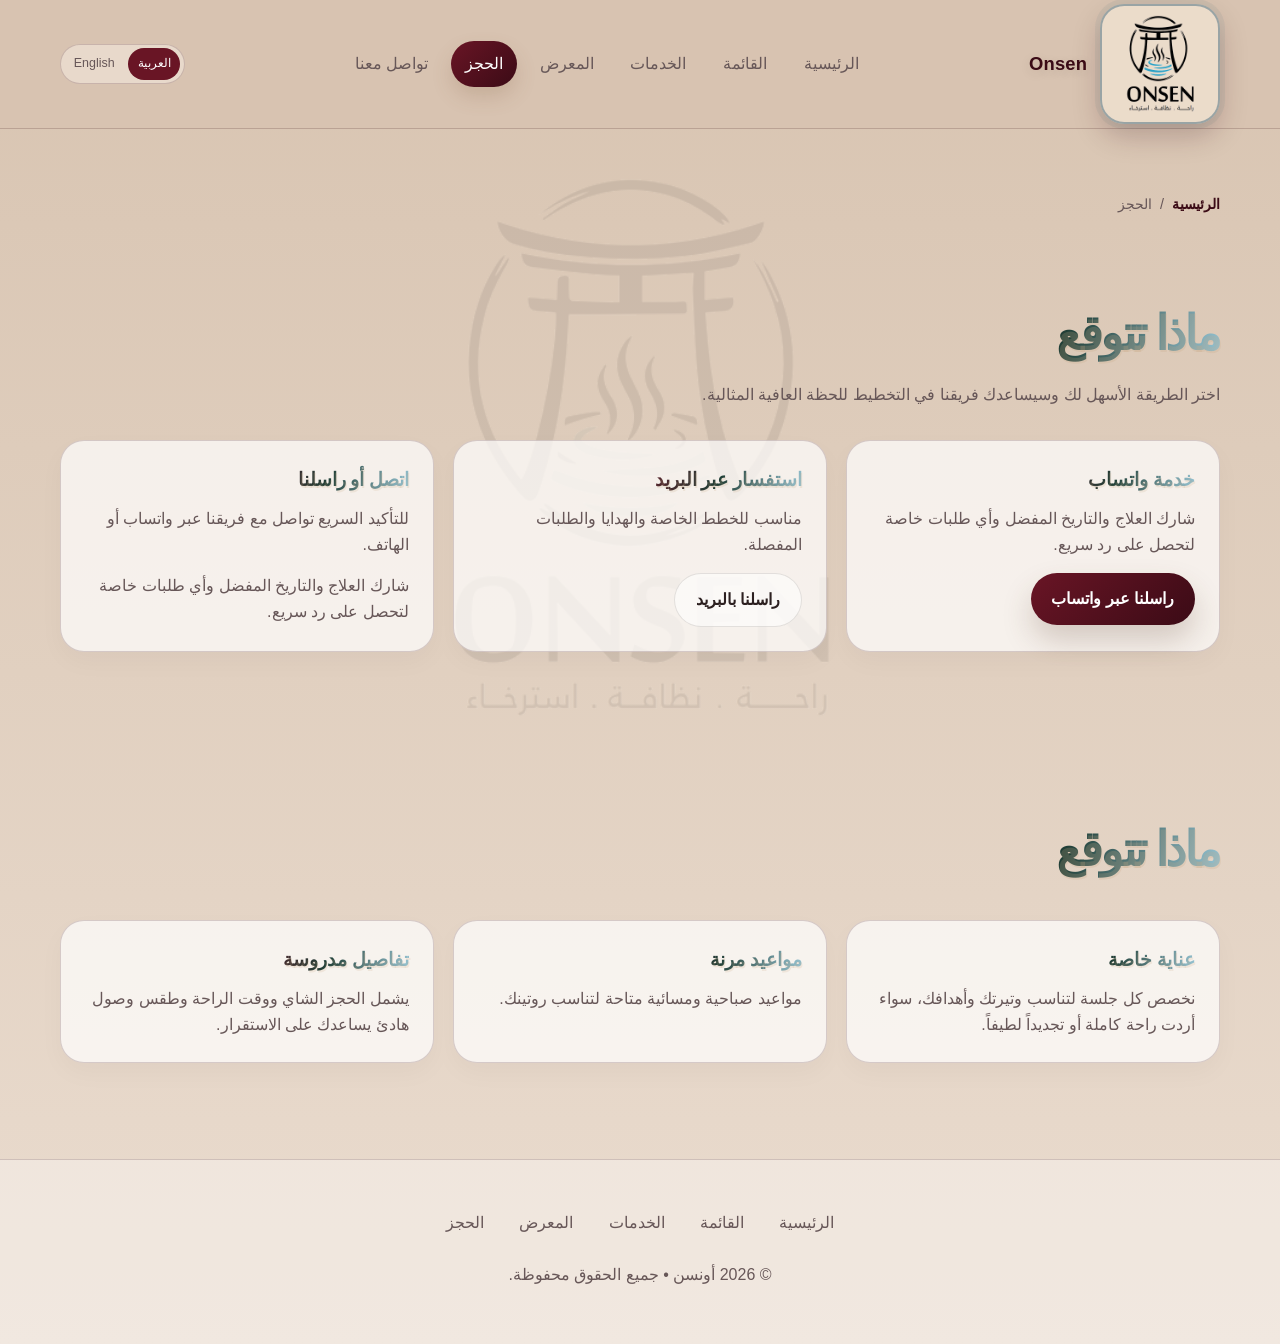
==== booking.html @ 6db49e93 "Improve search engine discoverability Co-authored-by: Copilot App <223556219+Copilot@users.noreply.g" ====
<!doctype html>
<html lang="ar" dir="rtl">
<head>
  <meta charset="utf-8">
  <meta name="viewport" content="width=device-width,initial-scale=1">
  <meta http-equiv="Content-Security-Policy" content="default-src 'self'; base-uri 'self'; object-src 'none'; frame-ancestors 'none'; form-action 'self' https://wa.me mailto:; img-src 'self' data: https:; media-src 'self'; script-src 'self'; style-src 'self' 'unsafe-inline' https://fonts.googleapis.com; font-src 'self' https://fonts.gstatic.com; connect-src 'self';">
  <meta name="referrer" content="strict-origin-when-cross-origin">
  <meta http-equiv="Permissions-Policy" content="camera=(), microphone=(), geolocation=()">
  <title>حجز جلسة أونسن | واتساب وبريد إلكتروني</title>
  <meta name="description" content="احجز جلسة المساج أو الحمام المغربي وحمام إسترخائي في أونسن بسهولة عبر واتساب أو البريد الإلكتروني.">
  <meta name="keywords" content="حجز أونسن, حجز مساج, حجز سبا ياباني, واتساب أونسن">
  <meta name="author" content="Onsen Spa & Wellness">
  <meta name="robots" content="index, follow">
  <meta name="theme-color" content="#f7f3ef">
  <meta property="og:title" content="حجز جلسة أونسن">
  <meta property="og:description" content="احجز تجربتك في أونسن عبر واتساب أو البريد الإلكتروني.">
  <meta property="og:type" content="website">
  <meta property="og:url" content="https://onsen0ksa-cloud.github.io/Onsen/booking.html">
  <meta property="og:image" content="https://onsen0ksa-cloud.github.io/Onsen/assets/hero-onsen.jpeg">
  <link rel="canonical" href="https://onsen0ksa-cloud.github.io/Onsen/booking.html">
  <link rel="stylesheet" href="styles.css">
</head>
<body data-page="booking">
  <header class="site-header">
    <div class="container nav-row">
      <a href="index.html" class="brand" aria-label="Onsen home">
        <img src="logo-modern.png?v=3" alt="Onsen logo">
        <span>Onsen</span>
      </a>
      <nav class="site-nav" aria-label="Main navigation">
        <a href="index.html">الرئيسية</a>
        <a href="menu.html">القائمة</a>
        <a href="services.html">الخدمات</a>
        <a href="index.html#gallery">المعرض</a>
        <a href="booking.html" class="active">الحجز</a>
        <a href="index.html#contact">تواصل معنا</a>
      </nav>
      <div class="language-switcher" aria-label="اختيار اللغة">
        <button type="button" data-language="ar" class="active">العربية</button>
        <button type="button" data-language="en">English</button>
      </div>
    </div>
  </header>

  <main class="container page-intro">
    <nav class="breadcrumbs" aria-label="مسار التنقل">
      <a href="index.html">الرئيسية</a><span aria-hidden="true">/</span><span>الحجز</span>
    </nav>
    <section class="section reveal">
      <div class="section-header">
        <h2>احجز تجربتك</h2>
        <p>اختر الطريقة الأسهل لك وسيساعدك فريقنا في التخطيط للحظة العافية المثالية.</p>
      </div>

      <div class="booking-grid">
        <article class="booking-card">
          <h3>خدمة واتساب</h3>
          <p>شارك العلاج والتاريخ المفضل وأي طلبات خاصة لتحصل على رد سريع.</p>
          <a class="btn primary" id="book-whatsapp" style="margin-top:1rem;">راسلنا عبر واتساب</a>
        </article>

        <article class="booking-card">
          <h3>استفسار عبر البريد</h3>
          <p>مناسب للخطط الخاصة والهدايا والطلبات المفصلة.</p>
          <a class="btn" id="book-email" style="margin-top:1rem;">راسلنا بالبريد</a>
        </article>

        <article class="booking-card">
          <h3>اتصل أو راسلنا</h3>
          <p>للتأكيد السريع تواصل مع فريقنا عبر واتساب أو الهاتف.</p>
          <p style="margin-top:1rem;"><a href="https://wa.me/966543688231" id="wa-link">@onsen0.ksa</a></p>
        </article>
      </div>
    </section>

    <section class="section reveal">
      <div class="section-header">
        <h2>ماذا تتوقع</h2>
      </div>
      <div class="service-grid">
        <div class="info-card">
          <h3>عناية خاصة</h3>
          <p>نخصص كل جلسة لتناسب وتيرتك وأهدافك، سواء أردت راحة كاملة أو تجديداً لطيفاً.</p>
        </div>
        <div class="info-card">
          <h3>مواعيد مرنة</h3>
          <p>مواعيد صباحية ومسائية متاحة لتناسب روتينك.</p>
        </div>
        <div class="info-card">
          <h3>تفاصيل مدروسة</h3>
          <p>يشمل الحجز الشاي ووقت الراحة وطقس وصول هادئ يساعدك على الاستقرار.</p>
        </div>
      </div>
    </section>
  </main>

  <footer class="footer">
    <nav class="footer-nav" aria-label="Footer navigation">
      <a href="index.html">الرئيسية</a>
      <a href="services.html">الخدمات</a>
      <a href="index.html#gallery">المعرض</a>
      <a href="booking.html">الحجز</a>
      <a href="index.html#contact">تواصل معنا</a>
    </nav>
    <p>&copy; <span id="year"></span> أونسن • جميع الحقوق محفوظة.</p>
  </footer>

  <script src="script.js"></script>
</body>
</html>
---- styles.css ----
@import url("https://fonts.googleapis.com/css2?family=Amiri:wght@400;700&family=Noto+Naskh+Arabic:wght@400;600;700&display=swap");

:root {
  --primary: #691525;
  --primary-deep: #3b0b16;
  --accent: #416b59;
  --logo-blue: #5d8295;
  --forest: #203f37;
  --sky: #9ac8d8;
  --accent-soft: #dfe8e1;
  --gold: #c9a982;
  --sand: #d8c4b1;
  --paper: #eadccf;
  --ink: #2c2020;
  --muted: #675758;
  --line: rgba(59, 11, 22, 0.18);
  --shadow: 0 18px 50px rgba(53, 13, 22, 0.14);
}

* { box-sizing: border-box; }
html { scroll-behavior: smooth; }
body {
  position: relative;
  isolation: isolate;
  margin: 0;
  font-family: "Noto Naskh Arabic", Tahoma, sans-serif;
  line-height: 1.6;
  color: var(--ink);
  background: linear-gradient(180deg, #d8c4b1 0%, #eadccf 100%);
}
body::before {
  position: fixed;
  inset: 0;
  z-index: 0;
  content: "";
  background: url("logo-modern.png") center / min(620px, 62vw) auto no-repeat;
  filter: sepia(0.45) saturate(0.55);
  opacity: 0.07;
  pointer-events: none;
}
body > * {
  position: relative;
  z-index: 1;
}
img { display: block; max-width: 100%; }
a { color: inherit; text-decoration: none; }
button, input, textarea { font: inherit; }

.container {
  width: min(1160px, calc(100% - 2rem));
  margin: 0 auto;
}

.breadcrumbs {
  display: flex;
  gap: 0.5rem;
  padding-top: 1rem;
  color: var(--muted);
  font-size: 0.9rem;
}

.breadcrumbs a,
.text-link {
  color: var(--primary-deep);
  font-weight: 700;
}

.site-header {
  position: sticky;
  top: 0;
  z-index: 20;
  backdrop-filter: blur(16px);
  background: rgba(216, 196, 177, 0.97);
  border-bottom: 1px solid var(--line);
}

.nav-row {
  display: flex;
  align-items: center;
  justify-content: space-between;
  gap: 1rem;
  min-height: 80px;
  padding: 0.25rem 0;
}

.language-switcher {
  display: inline-flex;
  gap: 0.25rem;
  padding: 0.2rem;
  border: 1px solid var(--line);
  border-radius: 999px;
  background: rgba(234, 220, 207, 0.9);
}

.language-switcher button {
  border: 0;
  border-radius: 999px;
  background: transparent;
  color: var(--muted);
  cursor: pointer;
  padding: 0.35rem 0.6rem;
  font-size: 0.78rem;
}

.language-switcher button.active {
  background: var(--primary);
  color: #fff;
}

.brand {
  display: inline-flex;
  align-items: center;
  gap: 0.8rem;
  color: var(--primary-deep);
  font-family: "Noto Naskh Arabic", "Segoe UI", sans-serif;
  font-size: 1.15rem;
  font-weight: 700;
  letter-spacing: 0.01em;
}

.brand img {
  width: 120px;
  height: 120px;
  padding: 0.2rem;
  border: 2px solid rgba(93, 130, 149, 0.62);
  border-radius: 24px;
  object-fit: contain;
  box-shadow: 0 12px 28px rgba(59, 11, 22, 0.22), 0 0 0 5px rgba(93, 130, 149, 0.1);
  background: rgba(234, 220, 207, 0.78);
  filter: sepia(0.12) saturate(0.92);
  transition: transform 0.2s ease, box-shadow 0.2s ease;
}

.brand span {
  color: var(--primary-deep);
  text-shadow: 0 3px 12px rgba(59, 11, 22, 0.12);
}

.brand:hover img {
  transform: translateY(-2px) rotate(-2deg);
  box-shadow: 0 16px 32px rgba(59, 11, 22, 0.28), 0 0 0 6px rgba(93, 130, 149, 0.14);
}

.site-nav {
  display: flex;
  justify-content: center;
  gap: 0.5rem;
  flex-wrap: wrap;
}

.site-nav a,
.footer-nav a {
  color: var(--muted);
  padding: 0.65rem 0.9rem;
  border-radius: 999px;
  transition: 0.2s ease;
}

.site-nav a:hover,
.footer-nav a:hover {
  background: rgba(125, 87, 58, 0.08);
  color: var(--ink);
}

.site-nav a.active {
  background: linear-gradient(135deg, var(--primary), var(--primary-deep));
  color: #fff;
  box-shadow: 0 10px 20px rgba(125, 87, 58, 0.2);
}

.menu-page-link {
  display: inline-flex;
  align-items: center;
  gap: 0.45rem;
  padding: 0.65rem 1rem;
  border-radius: 999px;
  background: var(--primary);
  color: #fff;
  font-weight: 700;
}

.menu-page-link:hover {
  background: var(--primary-deep);
}

.hero {
  position: relative;
  overflow: hidden;
  background:
    radial-gradient(circle at top left, rgba(47, 167, 199, 0.2), transparent 32%),
    radial-gradient(circle at bottom right, rgba(227, 195, 158, 0.35), transparent 28%),
    linear-gradient(135deg, rgba(125, 87, 58, 0.1), rgba(227, 195, 158, 0.16));
}

.hero-inner {
  width: min(1160px, calc(100% - 2rem));
  margin: 0 auto;
  padding: 4rem 0 4.5rem;
}

.hero-grid {
  display: grid;
  grid-template-columns: 1.1fr 0.9fr;
  align-items: center;
  gap: 2rem;
}

.eyebrow {
  display: inline-block;
  margin-bottom: 1rem;
  padding: 0.5rem 0.8rem;
  border-radius: 999px;
  background: rgba(255, 255, 255, 0.7);
  border: 1px solid var(--line);
  color: var(--primary-deep);
  font-size: 0.78rem;
  font-weight: 700;
  letter-spacing: 0.06em;
  text-transform: uppercase;
}

.hero-copy h1 {
  font-family: "Amiri", "Noto Naskh Arabic", Georgia, serif;
  font-weight: 700;
  margin: 0;
  font-size: clamp(2.15rem, 5vw, 4.2rem);
  line-height: 1.2;
  letter-spacing: -0.025em;
  white-space: nowrap;
  overflow: visible;
  background: linear-gradient(110deg, var(--primary-deep) 0%, var(--primary) 45%, var(--forest) 74%, var(--sky) 100%);
  -webkit-background-clip: text;
  background-clip: text;
  color: transparent;
  text-shadow: 2px 3px 0 rgba(201, 169, 130, 0.32), 0 10px 28px rgba(59, 11, 22, 0.12);
}

.hero-signature {
  flex-basis: 100%;
  margin: 0 0 0.2rem;
  font-family: "Amiri", "Noto Naskh Arabic", Georgia, serif;
  color: var(--forest);
  font-size: 1.25rem;
  font-weight: 700;
  letter-spacing: 0.01em;
}

.tagline {
  margin: 1.2rem 0 0;
  max-width: 46rem;
  font-size: 1.1rem;
  color: var(--muted);
}

.cta-row {
  display: flex;
  flex-wrap: wrap;
  align-items: center;
  gap: 0.85rem;
  margin-top: 2rem;
}

.btn {
  display: inline-flex;
  align-items: center;
  justify-content: center;
  min-height: 48px;
  padding: 0.8rem 1.3rem;
  border-radius: 999px;
  border: 1px solid rgba(44, 36, 31, 0.12);
  background: rgba(255, 255, 255, 0.55);
  color: var(--ink);
  font-weight: 600;
  transition: transform 0.2s ease, box-shadow 0.2s ease;
}

.btn:hover {
  transform: translateY(-1px);
  box-shadow: 0 12px 26px rgba(44, 36, 31, 0.08);
}

.btn.primary {
  background: linear-gradient(135deg, var(--primary), var(--primary-deep));
  border: none;
  color: #fff;
  box-shadow: 0 16px 30px rgba(92, 61, 42, 0.22);
}

.hero-card {
  position: relative;
  grid-column: auto;
  background: transparent;
  border: 0;
  border-radius: 0;
  padding: 0;
  box-shadow: none;
}

.hero-photo {
  width: 100%;
  max-width: 640px;
  margin-inline: auto;
  height: auto;
  min-height: 0;
  object-fit: contain;
  border-radius: 24px;
  box-shadow: 0 18px 42px rgba(59, 11, 22, 0.16);
}

.minor-card {
  position: absolute;
  right: 1.25rem;
  bottom: 1.25rem;
  max-width: 210px;
  background: rgba(255, 250, 245, 0.92);
  border: 1px solid var(--line);
  border-radius: 18px;
  padding: 0.9rem 1rem;
  box-shadow: 0 14px 28px rgba(25, 17, 12, 0.12);
}

.minor-card strong {
  display: block;
  font-size: 1.2rem;
  color: var(--primary-deep);
}

.section {
  padding: 5rem 0;
}

.section-header {
  max-width: 620px;
  margin-bottom: 2rem;
}

.section-header h2 {
  margin: 0 0 0.6rem;
  font-size: clamp(2rem, 4vw, 3rem);
  letter-spacing: -0.05em;
  font-family: "Amiri", "Noto Naskh Arabic", Georgia, serif;
  background: linear-gradient(110deg, var(--primary-deep) 0%, var(--primary) 45%, var(--forest) 74%, var(--sky) 100%);
  -webkit-background-clip: text;
  background-clip: text;
  color: transparent;
  text-shadow: 1px 2px 0 rgba(201, 169, 130, 0.22);
}

.section h3 {
  font-family: "Amiri", "Noto Naskh Arabic", Georgia, serif;
  background: linear-gradient(110deg, var(--primary-deep) 0%, var(--primary) 45%, var(--forest) 74%, var(--sky) 100%);
  -webkit-background-clip: text;
  background-clip: text;
  color: transparent;
  text-shadow: 1px 2px 0 rgba(201, 169, 130, 0.18);
}

.section-header p {
  margin: 0;
  color: var(--muted);
}

.feature-grid {
  display: grid;
  grid-template-columns: repeat(3, minmax(0, 1fr));
  gap: 1.25rem;
}

.feature-card,
.service-card,
.booking-card,
.info-card {
  background: rgba(255, 255, 255, 0.7);
  border: 1px solid var(--line);
  border-radius: 24px;
  box-shadow: 0 10px 26px rgba(0, 0, 0, 0.03);
}

.feature-card {
  padding: 1.5rem;
}

.icon-badge {
  display: inline-flex;
  align-items: center;
  justify-content: center;
  width: 52px;
  height: 52px;
  margin-bottom: 1rem;
  border-radius: 16px;
  font-size: 1.5rem;
  background: linear-gradient(135deg, rgba(47, 167, 199, 0.15), rgba(227, 195, 158, 0.25));
}

.feature-card h3,
.service-card h3,
.booking-card h3,
.info-card h3 {
  margin: 0 0 0.7rem;
}

.feature-card p,
.service-card p,
.booking-card p,
.info-card p,
.muted {
  margin: 0;
  color: var(--muted);
}

.stats {
  display: grid;
  grid-template-columns: repeat(4, minmax(0, 1fr));
  gap: 1rem;
  margin-top: 2rem;
}

.stat {
  padding: 1.2rem;
  border-radius: 20px;
  background: linear-gradient(180deg, rgba(255, 255, 255, 0.9), rgba(255, 250, 245, 0.8));
  border: 1px solid var(--line);
}

.stat strong {
  display: block;
  font-size: clamp(1.6rem, 3vw, 2.3rem);
  color: var(--primary-deep);
}

.full-bleed {
  padding: 0;
}

.full-bleed-grid {
  display: grid;
  grid-template-columns: 1.1fr 0.9fr;
  gap: 0.8rem;
  align-items: stretch;
}

.full-bleed-image img {
  width: 100%;
  height: 100%;
  min-height: 300px;
  object-fit: cover;
  display: block;
}

.callout {
  display: flex;
  flex-direction: column;
  justify-content: center;
  padding: 2rem;
  background: linear-gradient(135deg, rgba(125, 87, 58, 0.05), rgba(47, 167, 199, 0.08));
  border: 1px solid var(--line);
  border-radius: 28px;
}

.callout h3 {
  margin: 0 0 1rem;
  font-size: clamp(1.8rem, 3vw, 2.6rem);
  letter-spacing: -0.04em;
}

.gallery-grid {
  display: grid;
  grid-template-columns: repeat(5, minmax(0, 1fr));
  gap: 0.65rem;
  margin-bottom: 2.5rem;
}

.gallery-subtitle {
  margin: 2rem 0 1rem;
  font-size: 1.2rem;
}

.gallery-item {
  grid-column: auto;
  min-height: 150px;
  overflow: hidden;
  border-radius: 16px;
  border: 1px solid rgba(65, 107, 89, 0.22);
  background: rgba(247, 243, 239, 0.6);
  box-shadow: 0 16px 36px rgba(59, 11, 22, 0.12);
  transition: transform 0.35s ease, box-shadow 0.35s ease;
}

.gallery-item:hover {
  transform: translateY(-5px);
  box-shadow: 0 22px 42px rgba(59, 11, 22, 0.18);
}

.gallery-item img {
  width: 100%;
  height: 100%;
  min-height: 150px;
  object-fit: cover;
  filter: saturate(0.78) contrast(0.9) brightness(0.96);
  cursor: pointer;
  transition: transform 0.45s ease, filter 0.45s ease;
}

.gallery-item:hover img {
  transform: scale(1.04);
  filter: saturate(0.9) contrast(0.96) brightness(1);
}

.gallery-lightbox[hidden] { display: none; }

.gallery-lightbox {
  position: fixed;
  inset: 0;
  z-index: 100;
  display: grid;
  grid-template-columns: minmax(44px, 8vw) minmax(0, 1fr) minmax(44px, 8vw);
  align-items: center;
  justify-items: center;
  padding: 2rem;
  background: rgba(31, 11, 17, 0.9);
  backdrop-filter: blur(12px);
}

.gallery-lightbox figure {
  display: grid;
  justify-items: center;
  gap: 0.8rem;
  width: min(100%, 1080px);
  max-height: calc(100vh - 4rem);
  margin: 0;
}

.lightbox-image {
  width: auto;
  max-width: 100%;
  height: auto;
  max-height: calc(100vh - 8rem);
  object-fit: contain;
  border: 1px solid rgba(255, 255, 255, 0.28);
  border-radius: 16px;
  box-shadow: 0 24px 80px rgba(0, 0, 0, 0.35);
}

.lightbox-caption {
  max-width: 90%;
  color: #fff;
  text-align: center;
  font-size: 0.95rem;
}

.lightbox-close,
.lightbox-control {
  border: 0;
  color: #fff;
  cursor: pointer;
  background: rgba(255, 255, 255, 0.14);
  transition: background 0.2s ease, transform 0.2s ease;
}

.lightbox-close:hover,
.lightbox-control:hover {
  background: var(--primary);
  transform: scale(1.06);
}

.lightbox-close {
  position: absolute;
  top: 1rem;
  right: 1.25rem;
  width: 44px;
  height: 44px;
  border-radius: 50%;
  font-size: 2rem;
  line-height: 1;
}

.lightbox-control {
  width: 48px;
  height: 64px;
  border-radius: 16px;
  font-size: 3rem;
  line-height: 1;
}

.lightbox-prev { grid-column: 1; grid-row: 1; }
.lightbox-next { grid-column: 3; grid-row: 1; }

body.lightbox-open { overflow: hidden; }

.reviews-panel {
  display: grid;
  grid-template-columns: 0.75fr 1.25fr;
  gap: 2rem;
  align-items: center;
  padding: 2rem;
  border: 1px solid rgba(65, 107, 89, 0.24);
  border-radius: 28px;
  background: linear-gradient(135deg, rgba(105, 21, 37, 0.08), rgba(154, 200, 216, 0.18));
}

.review-stars {
  display: block;
  color: #c8943d;
  font-size: 1.6rem;
  letter-spacing: 0.12em;
}

.review-rating {
  display: block;
  margin-top: 0.35rem;
  color: var(--primary-deep);
  font-size: 2rem;
}

.review-copy p { max-width: 48rem; margin: 0 0 1rem; color: var(--muted); }

.testimonial-grid {
  display: grid;
  grid-template-columns: repeat(3, minmax(0, 1fr));
  gap: 1rem;
}

.google-review-link {
  display: inline-flex;
  align-items: center;
  gap: 0.35rem;
  margin: 0 0 1.2rem;
  padding: 0.65rem 1rem;
  border: 1px solid rgba(65, 107, 89, 0.25);
  border-radius: 999px;
  color: var(--primary-deep);
  background: rgba(255, 255, 255, 0.65);
  font-weight: 700;
  text-decoration: none;
  transition: transform 0.2s ease, box-shadow 0.2s ease;
}

.google-review-link:hover {
  transform: translateY(-2px);
  box-shadow: 0 8px 18px rgba(32, 63, 55, 0.12);
}

.testimonial {
  display: grid;
  gap: 0.25rem;
  padding: 1rem;
  border: 1px solid rgba(65, 107, 89, 0.2);
  border-radius: 20px;
  background: rgba(255, 255, 255, 0.52);
  box-shadow: 0 12px 28px rgba(32, 63, 55, 0.08);
}

.testimonial blockquote {
  margin: 0.25rem 0 0;
  color: var(--ink);
  font-size: 1.02rem;
}

.testimonial cite { color: var(--muted); font-size: 0.9rem; font-style: normal; }

.music-box {
  display: grid;
  grid-template-columns: 1.2fr 0.8fr;
  gap: 1.2rem;
  align-items: center;
  background: rgba(255, 255, 255, 0.75);
  border: 1px solid var(--line);
  border-radius: 26px;
  padding: 1.3rem;
}

.music-box audio {
  display: none;
}

#ambient-audio { display: none; }

.music-actions {
  display: flex;
  flex-direction: column;
  gap: 0.8rem;
}

.contact-grid {
  display: grid;
  grid-template-columns: repeat(3, minmax(0, 1fr));
  gap: 1rem;
}

.info-card {
  padding: 1.5rem;
}

.seo-grid {
  display: grid;
  grid-template-columns: repeat(3, minmax(0, 1fr));
  gap: 1rem;
}

.seo-grid .info-card {
  display: flex;
  flex-direction: column;
  gap: 0.7rem;
}

.case-study {
  padding: 2rem;
  border: 1px solid var(--line);
  border-radius: 28px;
  background: linear-gradient(135deg, rgba(125, 87, 58, 0.1), rgba(227, 195, 158, 0.22));
}

.case-study h3 {
  margin: 0.6rem 0;
  font-size: clamp(1.6rem, 3vw, 2.4rem);
}

.case-study p {
  max-width: 720px;
  color: var(--muted);
}

.faq-list {
  display: grid;
  gap: 0.8rem;
}

.faq-list details {
  padding: 1rem 1.2rem;
  border: 1px solid var(--line);
  border-radius: 16px;
  background: rgba(255, 255, 255, 0.55);
}

.faq-list summary {
  cursor: pointer;
  font-weight: 700;
}

.faq-list p {
  margin: 0.8rem 0 0;
  color: var(--muted);
}

ul.check-list {
  margin: 0.8rem 0 0;
  padding-left: 1.2rem;
  color: var(--muted);
}

ul.check-list li + li { margin-top: 0.4rem; }

.footer {
  padding: 2.5rem 0;
  text-align: center;
  color: var(--muted);
  background: rgba(255, 255, 255, 0.35);
  border-top: 1px solid var(--line);
}

.footer-nav {
  display: flex;
  justify-content: center;
  flex-wrap: wrap;
  gap: 0.4rem;
  margin-bottom: 0.8rem;
}

.page-intro {
  padding: 3rem 0 1rem;
}

.service-grid,
.booking-grid {
  display: grid;
  grid-template-columns: repeat(3, minmax(0, 1fr));
  gap: 1.2rem;
}

.service-card,
.booking-card {
  padding: 1.5rem;
}

.price {
  margin: 0.7rem 0;
  font-size: 1.2rem;
  font-weight: 700;
  color: var(--primary-deep);
}

.tag-line {
  color: var(--muted);
  font-style: italic;
}

.booking-actions {
  display: grid;
  gap: 1rem;
  margin-top: 1rem;
}

.reveal {
  opacity: 0;
  transform: translateY(18px);
  transition: opacity 0.5s ease, transform 0.5s ease;
}

.reveal.is-visible {
  opacity: 1;
  transform: translateY(0);
}

@media (max-width: 920px) {
  .hero-grid,
  .full-bleed-grid,
  .music-box,
  .feature-grid,
  .stats,
  .service-grid,
  .booking-grid,
  .contact-grid {
    grid-template-columns: 1fr;
  }

  .nav-row {
    flex-direction: column;
    align-items: flex-start;
  }

  .site-nav { justify-content: flex-start; }
  .gallery-grid { grid-template-columns: repeat(3, minmax(0, 1fr)); }
  .seo-grid { grid-template-columns: 1fr; }

  .gallery-lightbox {
    grid-template-columns: 48px minmax(0, 1fr) 48px;
    padding: 1rem;
  }

  .reviews-panel,
  .testimonial-grid { grid-template-columns: 1fr; }
}

@media (max-width: 560px) {
  .brand img { width: 96px; height: 96px; }
  .nav-row { min-height: 70px; }
  .site-nav { width: 100%; gap: 0.25rem; }
  .site-nav a { padding: 0.5rem 0.65rem; font-size: 0.9rem; }
  .hero-copy h1 { font-size: 2rem; white-space: normal; }
  .hero-copy { min-width: 0; }
  .gallery-grid { grid-template-columns: repeat(2, minmax(0, 1fr)); gap: 0.5rem; }
  .gallery-item,
  .gallery-item img { min-height: 105px; }
  .hero-inner { padding-top: 3rem; }
  .cta-row { flex-direction: column; align-items: stretch; }
  .btn { width: 100%; }
  .section { padding: 4rem 0; }
  .container,
  .hero-inner { width: min(100% - 1.25rem, 1160px); }
  .hero-photo { border-radius: 18px; }
  .minor-card { right: 0.75rem; bottom: 0.75rem; max-width: 180px; }
  .lightbox-control { width: 40px; height: 56px; font-size: 2.4rem; }
}
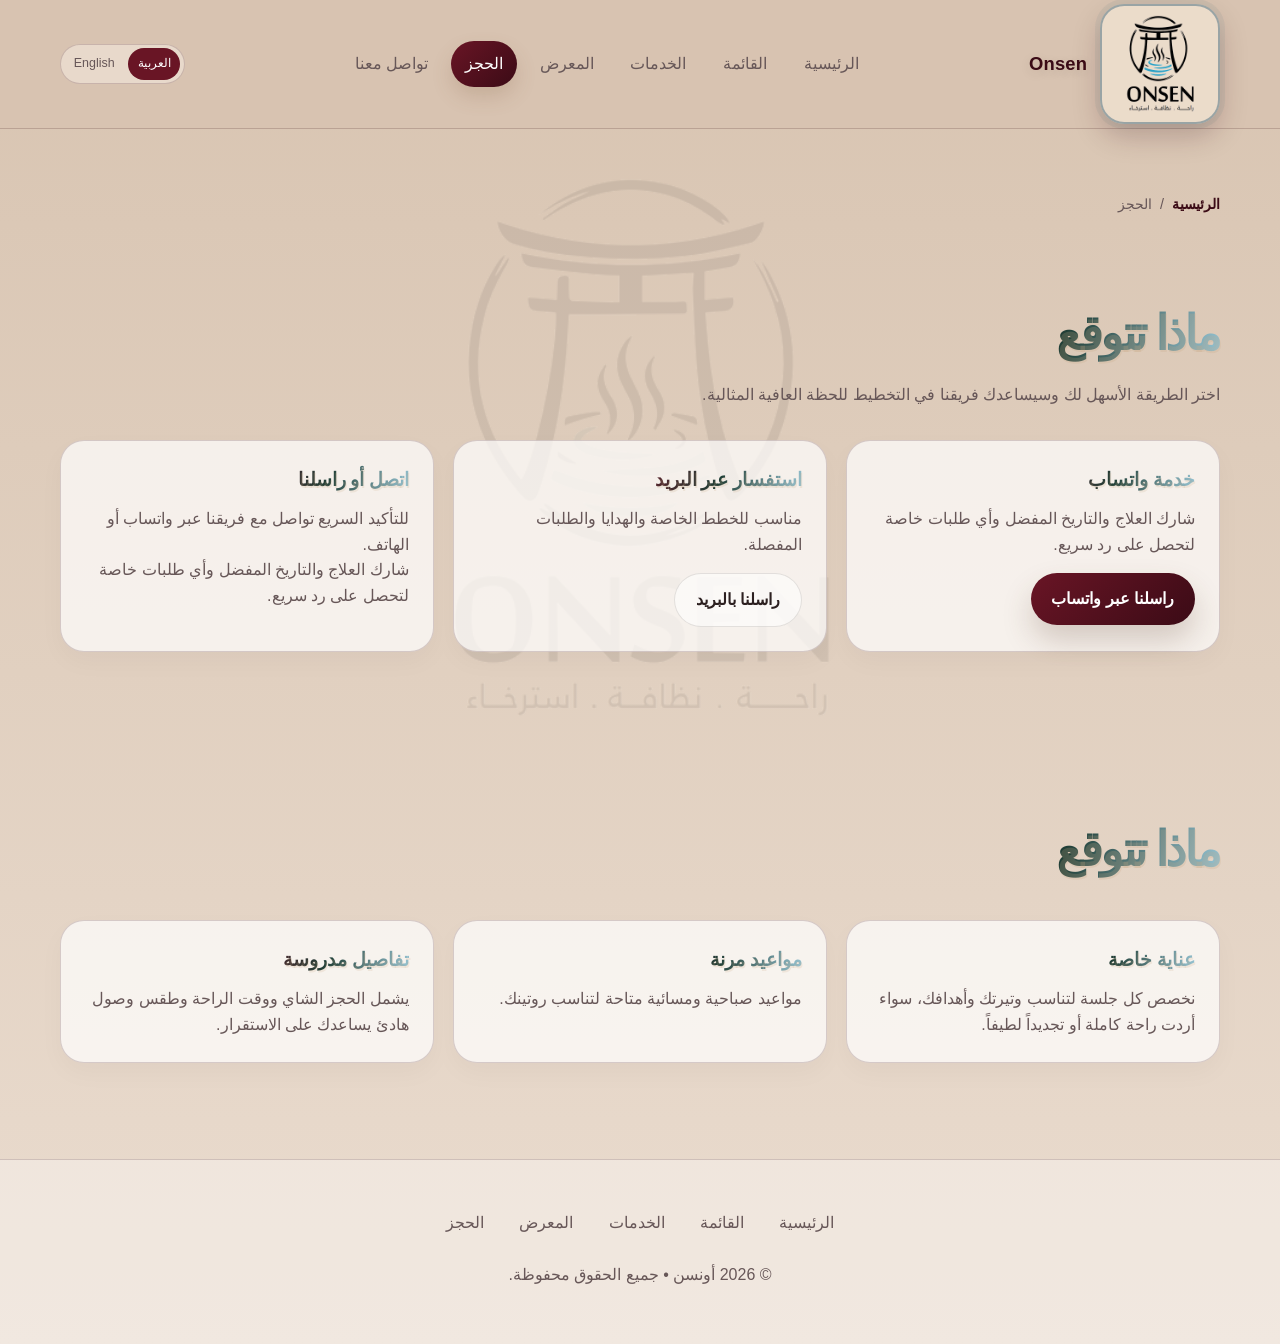
==== commit 7777d9f6: "Harden Pages deployment and SEO markup Co-authored-by: Copilot App <223556219+Copilot@users.noreply." ====
--- a/booking.html
+++ b/booking.html
@@ -3,7 +3,7 @@
 <head>
   <meta charset="utf-8">
   <meta name="viewport" content="width=device-width,initial-scale=1">
-  <meta http-equiv="Content-Security-Policy" content="default-src 'self'; base-uri 'self'; object-src 'none'; frame-ancestors 'none'; form-action 'self' https://wa.me mailto:; img-src 'self' data: https:; media-src 'self'; script-src 'self'; style-src 'self' 'unsafe-inline' https://fonts.googleapis.com; font-src 'self' https://fonts.gstatic.com; connect-src 'self';">
+  <meta http-equiv="Content-Security-Policy" content="default-src 'self'; base-uri 'self'; object-src 'none'; frame-ancestors 'none'; form-action 'self' https://wa.me mailto:; img-src 'self' data: https:; media-src 'self'; script-src 'self'; style-src 'self' https://fonts.googleapis.com; font-src 'self' https://fonts.gstatic.com; connect-src 'self'; upgrade-insecure-requests;">
   <meta name="referrer" content="strict-origin-when-cross-origin">
   <meta http-equiv="Permissions-Policy" content="camera=(), microphone=(), geolocation=()">
   <title>حجز جلسة أونسن | واتساب وبريد إلكتروني</title>
@@ -56,19 +56,19 @@
         <article class="booking-card">
           <h3>خدمة واتساب</h3>
           <p>شارك العلاج والتاريخ المفضل وأي طلبات خاصة لتحصل على رد سريع.</p>
-          <a class="btn primary" id="book-whatsapp" style="margin-top:1rem;">راسلنا عبر واتساب</a>
+          <a class="btn primary mt-1" id="book-whatsapp">راسلنا عبر واتساب</a>
         </article>
 
         <article class="booking-card">
           <h3>استفسار عبر البريد</h3>
           <p>مناسب للخطط الخاصة والهدايا والطلبات المفصلة.</p>
-          <a class="btn" id="book-email" style="margin-top:1rem;">راسلنا بالبريد</a>
+          <a class="btn mt-1" id="book-email">راسلنا بالبريد</a>
         </article>
 
         <article class="booking-card">
           <h3>اتصل أو راسلنا</h3>
           <p>للتأكيد السريع تواصل مع فريقنا عبر واتساب أو الهاتف.</p>
-          <p style="margin-top:1rem;"><a href="https://wa.me/966543688231" id="wa-link">@onsen0.ksa</a></p>
+          <p class="mt-1"><a href="https://wa.me/966543688231" id="wa-link">@onsen0.ksa</a></p>
         </article>
       </div>
     </section>
--- a/styles.css
+++ b/styles.css
@@ -286,6 +286,10 @@
   box-shadow: 0 16px 30px rgba(92, 61, 42, 0.22);
 }
 
+.mt-1 { margin-top: 1rem; }
+.mt-125 { margin-top: 1.25rem; }
+.btn-fit { width: fit-content; }
+
 .hero-card {
   position: relative;
   grid-column: auto;
@@ -674,6 +678,33 @@
 }
 
 #ambient-audio { display: none; }
+
+.audio-toggle {
+  position: fixed;
+  right: 1rem;
+  bottom: 1rem;
+  z-index: 25;
+  display: inline-flex;
+  align-items: center;
+  gap: 0.45rem;
+  min-height: 44px;
+  padding: 0.65rem 0.9rem;
+  border: 1px solid rgba(105, 21, 37, 0.24);
+  border-radius: 999px;
+  background: rgba(247, 243, 239, 0.94);
+  color: var(--primary-deep);
+  box-shadow: 0 10px 24px rgba(59, 11, 22, 0.18);
+  cursor: pointer;
+  font-weight: 700;
+  transition: transform 0.2s ease, background 0.2s ease;
+}
+
+.audio-toggle:hover,
+.audio-toggle.is-playing {
+  background: var(--primary);
+  color: #fff;
+  transform: translateY(-2px);
+}
 
 .music-actions {
   display: flex;
@@ -860,4 +891,5 @@
   .hero-photo { border-radius: 18px; }
   .minor-card { right: 0.75rem; bottom: 0.75rem; max-width: 180px; }
   .lightbox-control { width: 40px; height: 56px; font-size: 2.4rem; }
+  .audio-toggle { right: 0.65rem; bottom: 0.65rem; font-size: 0.82rem; }
 }
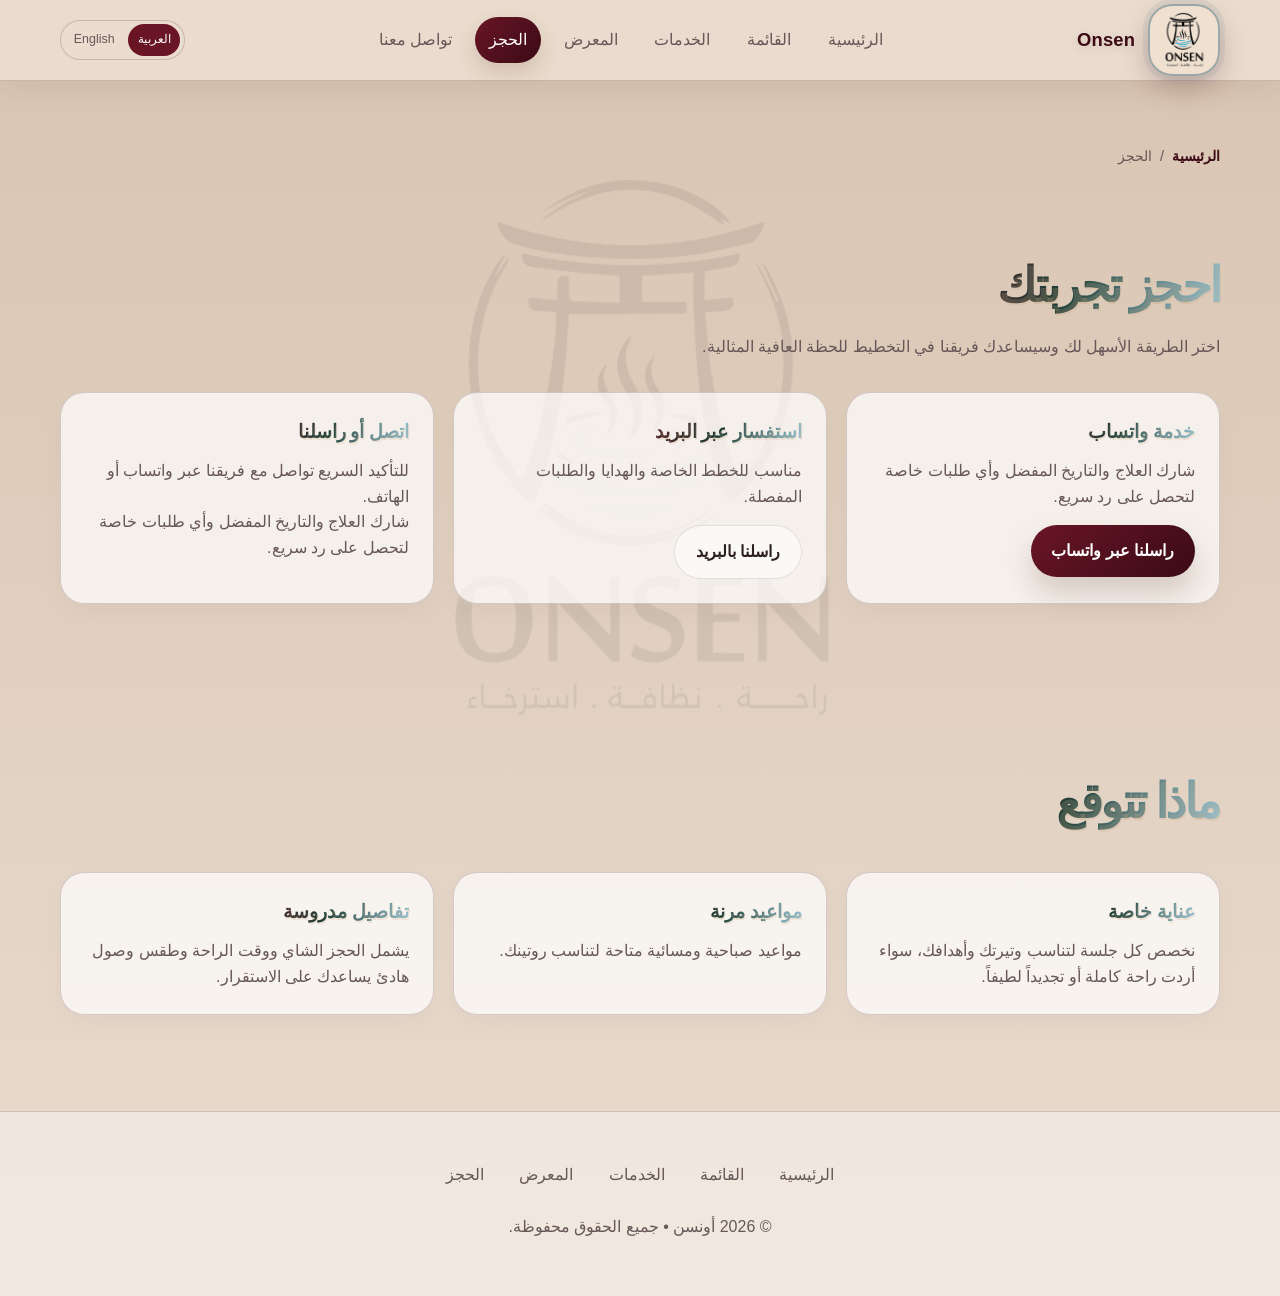
==== commit 72aee2a8: "Improve Onsen search visibility and site security Replace legacy ambient tracks with an original hig" ====
--- a/booking.html
+++ b/booking.html
@@ -6,19 +6,36 @@
   <meta http-equiv="Content-Security-Policy" content="default-src 'self'; base-uri 'self'; object-src 'none'; frame-ancestors 'none'; form-action 'self' https://wa.me mailto:; img-src 'self' data: https:; media-src 'self'; script-src 'self'; style-src 'self' https://fonts.googleapis.com; font-src 'self' https://fonts.gstatic.com; connect-src 'self'; upgrade-insecure-requests;">
   <meta name="referrer" content="strict-origin-when-cross-origin">
   <meta http-equiv="Permissions-Policy" content="camera=(), microphone=(), geolocation=()">
-  <title>حجز جلسة أونسن | واتساب وبريد إلكتروني</title>
-  <meta name="description" content="احجز جلسة المساج أو الحمام المغربي وحمام إسترخائي في أونسن بسهولة عبر واتساب أو البريد الإلكتروني.">
-  <meta name="keywords" content="حجز أونسن, حجز مساج, حجز سبا ياباني, واتساب أونسن">
+  <title>حجز جلسة أونسن في الرياض | واتساب وبريد</title>
+  <meta name="description" content="احجز جلسة أونسن في الرياض بسهولة عبر واتساب أو البريد الإلكتروني، واستفسر عن خدمات المساج والحمام.">
   <meta name="author" content="Onsen Spa & Wellness">
   <meta name="robots" content="index, follow">
   <meta name="theme-color" content="#f7f3ef">
-  <meta property="og:title" content="حجز جلسة أونسن">
+  <meta property="og:site_name" content="Onsen Spa & Wellness">
+  <meta property="og:locale" content="ar_SA">
+  <meta property="og:title" content="حجز جلسة أونسن في الرياض | واتساب وبريد">
   <meta property="og:description" content="احجز تجربتك في أونسن عبر واتساب أو البريد الإلكتروني.">
   <meta property="og:type" content="website">
   <meta property="og:url" content="https://onsen0ksa-cloud.github.io/Onsen/booking.html">
   <meta property="og:image" content="https://onsen0ksa-cloud.github.io/Onsen/assets/hero-onsen.jpeg">
+  <meta property="og:image:alt" content="أجواء أونسن اليابانية الهادئة">
+  <meta name="twitter:card" content="summary_large_image">
+  <meta name="twitter:title" content="حجز جلسة أونسن في الرياض | واتساب وبريد">
+  <meta name="twitter:description" content="احجز تجربتك في أونسن عبر واتساب أو البريد الإلكتروني.">
+  <meta name="twitter:image" content="https://onsen0ksa-cloud.github.io/Onsen/assets/hero-onsen.jpeg">
+  <meta name="twitter:image:alt" content="أجواء أونسن اليابانية الهادئة">
   <link rel="canonical" href="https://onsen0ksa-cloud.github.io/Onsen/booking.html">
   <link rel="stylesheet" href="styles.css">
+  <script type="application/ld+json">
+  {
+    "@context": "https://schema.org",
+    "@type": "BreadcrumbList",
+    "itemListElement": [
+      {"@type":"ListItem","position":1,"name":"الرئيسية","item":"https://onsen0ksa-cloud.github.io/Onsen/"},
+      {"@type":"ListItem","position":2,"name":"الحجز","item":"https://onsen0ksa-cloud.github.io/Onsen/booking.html"}
+    ]
+  }
+  </script>
 </head>
 <body data-page="booking">
   <header class="site-header">
@@ -48,7 +65,7 @@
     </nav>
     <section class="section reveal">
       <div class="section-header">
-        <h2>احجز تجربتك</h2>
+        <h1>احجز تجربتك</h1>
         <p>اختر الطريقة الأسهل لك وسيساعدك فريقنا في التخطيط للحظة العافية المثالية.</p>
       </div>
 
--- a/styles.css
+++ b/styles.css
@@ -70,7 +70,8 @@
   top: 0;
   z-index: 20;
   backdrop-filter: blur(16px);
-  background: rgba(216, 196, 177, 0.97);
+  background: rgba(234, 220, 207, 0.94);
+  box-shadow: 0 8px 24px rgba(59, 11, 22, 0.06);
   border-bottom: 1px solid var(--line);
 }
 
@@ -119,8 +120,8 @@
 }
 
 .brand img {
-  width: 120px;
-  height: 120px;
+  width: 72px;
+  height: 72px;
   padding: 0.2rem;
   border: 2px solid rgba(93, 130, 149, 0.62);
   border-radius: 24px;
@@ -168,34 +169,19 @@
   box-shadow: 0 10px 20px rgba(125, 87, 58, 0.2);
 }
 
-.menu-page-link {
-  display: inline-flex;
-  align-items: center;
-  gap: 0.45rem;
-  padding: 0.65rem 1rem;
-  border-radius: 999px;
-  background: var(--primary);
-  color: #fff;
-  font-weight: 700;
-}
-
-.menu-page-link:hover {
-  background: var(--primary-deep);
-}
-
 .hero {
   position: relative;
   overflow: hidden;
   background:
-    radial-gradient(circle at top left, rgba(47, 167, 199, 0.2), transparent 32%),
-    radial-gradient(circle at bottom right, rgba(227, 195, 158, 0.35), transparent 28%),
-    linear-gradient(135deg, rgba(125, 87, 58, 0.1), rgba(227, 195, 158, 0.16));
+    radial-gradient(circle at top left, rgba(154, 200, 216, 0.28), transparent 34%),
+    radial-gradient(circle at bottom right, rgba(227, 195, 158, 0.32), transparent 30%),
+    linear-gradient(135deg, rgba(32, 63, 55, 0.06), rgba(227, 195, 158, 0.18));
 }
 
 .hero-inner {
   width: min(1160px, calc(100% - 2rem));
   margin: 0 auto;
-  padding: 4rem 0 4.5rem;
+  padding: clamp(2.5rem, 6vw, 5rem) 0;
 }
 
 .hero-grid {
@@ -226,8 +212,7 @@
   font-size: clamp(2.15rem, 5vw, 4.2rem);
   line-height: 1.2;
   letter-spacing: -0.025em;
-  white-space: nowrap;
-  overflow: visible;
+  max-width: 12ch;
   background: linear-gradient(110deg, var(--primary-deep) 0%, var(--primary) 45%, var(--forest) 74%, var(--sky) 100%);
   -webkit-background-clip: text;
   background-clip: text;
@@ -271,7 +256,7 @@
   background: rgba(255, 255, 255, 0.55);
   color: var(--ink);
   font-weight: 600;
-  transition: transform 0.2s ease, box-shadow 0.2s ease;
+  transition: transform 0.2s ease, box-shadow 0.2s ease, background-color 0.2s ease;
 }
 
 .btn:hover {
@@ -304,16 +289,17 @@
   width: 100%;
   max-width: 640px;
   margin-inline: auto;
+  aspect-ratio: 4 / 3;
   height: auto;
-  min-height: 0;
-  object-fit: contain;
-  border-radius: 24px;
+  object-fit: cover;
+  border: 8px solid rgba(255, 250, 245, 0.78);
+  border-radius: 32px;
   box-shadow: 0 18px 42px rgba(59, 11, 22, 0.16);
 }
 
 .minor-card {
   position: absolute;
-  right: 1.25rem;
+  inset-inline-start: 1.25rem;
   bottom: 1.25rem;
   max-width: 210px;
   background: rgba(255, 250, 245, 0.92);
@@ -338,6 +324,7 @@
   margin-bottom: 2rem;
 }
 
+.section-header h1,
 .section-header h2 {
   margin: 0 0 0.6rem;
   font-size: clamp(2rem, 4vw, 3rem);
@@ -382,6 +369,25 @@
 
 .feature-card {
   padding: 1.5rem;
+  position: relative;
+  overflow: hidden;
+  transition: transform 0.25s ease, box-shadow 0.25s ease, border-color 0.25s ease;
+}
+
+.feature-card::before {
+  position: absolute;
+  inset-block: 0;
+  inset-inline-start: 0;
+  width: 4px;
+  content: "";
+  background: linear-gradient(180deg, var(--accent), var(--sky));
+  opacity: 0.75;
+}
+
+.feature-card:hover {
+  transform: translateY(-4px);
+  border-color: rgba(65, 107, 89, 0.4);
+  box-shadow: 0 18px 34px rgba(32, 63, 55, 0.12);
 }
 
 .icon-badge {
@@ -412,53 +418,65 @@
   color: var(--muted);
 }
 
-.stats {
-  display: grid;
-  grid-template-columns: repeat(4, minmax(0, 1fr));
-  gap: 1rem;
-  margin-top: 2rem;
-}
-
-.stat {
-  padding: 1.2rem;
-  border-radius: 20px;
-  background: linear-gradient(180deg, rgba(255, 255, 255, 0.9), rgba(255, 250, 245, 0.8));
-  border: 1px solid var(--line);
-}
-
-.stat strong {
-  display: block;
-  font-size: clamp(1.6rem, 3vw, 2.3rem);
-  color: var(--primary-deep);
-}
-
 .full-bleed {
   padding: 0;
 }
 
 .full-bleed-grid {
   display: grid;
-  grid-template-columns: 1.1fr 0.9fr;
-  gap: 0.8rem;
+  grid-template-columns: minmax(0, 1.1fr) minmax(300px, 0.9fr);
+  gap: clamp(1rem, 3vw, 2.5rem);
   align-items: stretch;
+}
+
+.full-bleed-image {
+  position: relative;
+  min-height: 360px;
+  margin: 0;
+  overflow: hidden;
+  border: 8px solid rgba(255, 250, 245, 0.72);
+  border-radius: 32px;
+  box-shadow: var(--shadow);
 }
 
 .full-bleed-image img {
   width: 100%;
   height: 100%;
-  min-height: 300px;
+  min-height: 360px;
   object-fit: cover;
   display: block;
+  transition: transform 0.7s ease;
+}
+
+.full-bleed-image:hover img { transform: scale(1.035); }
+
+.full-bleed-image figcaption {
+  position: absolute;
+  inset-inline: 1rem;
+  bottom: 1rem;
+  width: fit-content;
+  max-width: calc(100% - 2rem);
+  padding: 0.55rem 0.9rem;
+  border: 1px solid rgba(255, 255, 255, 0.3);
+  border-radius: 999px;
+  background: rgba(32, 63, 55, 0.82);
+  color: #fff;
+  font-size: 0.9rem;
+  backdrop-filter: blur(8px);
 }
 
 .callout {
   display: flex;
   flex-direction: column;
   justify-content: center;
-  padding: 2rem;
-  background: linear-gradient(135deg, rgba(125, 87, 58, 0.05), rgba(47, 167, 199, 0.08));
-  border: 1px solid var(--line);
-  border-radius: 28px;
+  gap: 0.35rem;
+  padding: clamp(1.5rem, 4vw, 3rem);
+  background:
+    radial-gradient(circle at top left, rgba(154, 200, 216, 0.22), transparent 50%),
+    linear-gradient(135deg, rgba(255, 255, 255, 0.62), rgba(227, 195, 158, 0.22));
+  border: 1px solid rgba(65, 107, 89, 0.22);
+  border-radius: 32px;
+  box-shadow: 0 18px 40px rgba(32, 63, 55, 0.08);
 }
 
 .callout h3 {
@@ -469,8 +487,8 @@
 
 .gallery-grid {
   display: grid;
-  grid-template-columns: repeat(5, minmax(0, 1fr));
-  gap: 0.65rem;
+  grid-template-columns: repeat(3, minmax(0, 1fr));
+  gap: 1rem;
   margin-bottom: 2.5rem;
 }
 
@@ -481,9 +499,10 @@
 
 .gallery-item {
   grid-column: auto;
-  min-height: 150px;
+  aspect-ratio: 4 / 3;
+  min-height: 0;
   overflow: hidden;
-  border-radius: 16px;
+  border-radius: 22px;
   border: 1px solid rgba(65, 107, 89, 0.22);
   background: rgba(247, 243, 239, 0.6);
   box-shadow: 0 16px 36px rgba(59, 11, 22, 0.12);
@@ -498,7 +517,7 @@
 .gallery-item img {
   width: 100%;
   height: 100%;
-  min-height: 150px;
+  min-height: 0;
   object-fit: cover;
   filter: saturate(0.78) contrast(0.9) brightness(0.96);
   cursor: pointer;
@@ -591,32 +610,12 @@
 
 body.lightbox-open { overflow: hidden; }
 
-.reviews-panel {
-  display: grid;
-  grid-template-columns: 0.75fr 1.25fr;
-  gap: 2rem;
-  align-items: center;
-  padding: 2rem;
-  border: 1px solid rgba(65, 107, 89, 0.24);
-  border-radius: 28px;
-  background: linear-gradient(135deg, rgba(105, 21, 37, 0.08), rgba(154, 200, 216, 0.18));
-}
-
 .review-stars {
   display: block;
   color: #c8943d;
   font-size: 1.6rem;
   letter-spacing: 0.12em;
 }
-
-.review-rating {
-  display: block;
-  margin-top: 0.35rem;
-  color: var(--primary-deep);
-  font-size: 2rem;
-}
-
-.review-copy p { max-width: 48rem; margin: 0 0 1rem; color: var(--muted); }
 
 .testimonial-grid {
   display: grid;
@@ -652,6 +651,12 @@
   border-radius: 20px;
   background: rgba(255, 255, 255, 0.52);
   box-shadow: 0 12px 28px rgba(32, 63, 55, 0.08);
+  transition: transform 0.25s ease, box-shadow 0.25s ease;
+}
+
+.testimonial:hover {
+  transform: translateY(-3px);
+  box-shadow: 0 18px 36px rgba(32, 63, 55, 0.12);
 }
 
 .testimonial blockquote {
@@ -662,54 +667,32 @@
 
 .testimonial cite { color: var(--muted); font-size: 0.9rem; font-style: normal; }
 
-.music-box {
-  display: grid;
-  grid-template-columns: 1.2fr 0.8fr;
-  gap: 1.2rem;
+#ambient-audio { display: none; }
+
+.ambient-player {
+  position: fixed;
+  inset-inline-start: 1rem;
+  bottom: 1rem;
+  z-index: 30;
+  display: flex;
   align-items: center;
-  background: rgba(255, 255, 255, 0.75);
-  border: 1px solid var(--line);
-  border-radius: 26px;
-  padding: 1.3rem;
-}
-
-.music-box audio {
-  display: none;
-}
-
-#ambient-audio { display: none; }
-
-.audio-toggle {
-  position: fixed;
-  right: 1rem;
-  bottom: 1rem;
-  z-index: 25;
-  display: inline-flex;
-  align-items: center;
-  gap: 0.45rem;
-  min-height: 44px;
-  padding: 0.65rem 0.9rem;
-  border: 1px solid rgba(105, 21, 37, 0.24);
+  gap: 0.75rem;
+  padding: 0.5rem 0.6rem 0.5rem 1rem;
+  border: 1px solid rgba(32, 63, 55, 0.22);
   border-radius: 999px;
-  background: rgba(247, 243, 239, 0.94);
-  color: var(--primary-deep);
-  box-shadow: 0 10px 24px rgba(59, 11, 22, 0.18);
+  background: rgba(234, 220, 207, 0.96);
+  color: var(--forest);
+  box-shadow: 0 10px 28px rgba(32, 63, 55, 0.17);
+  font-size: 0.85rem;
+}
+
+.ambient-player .btn {
+  min-height: 38px;
+  padding: 0.4rem 0.9rem;
+  border: 0;
+  background: var(--forest);
+  color: #fff;
   cursor: pointer;
-  font-weight: 700;
-  transition: transform 0.2s ease, background 0.2s ease;
-}
-
-.audio-toggle:hover,
-.audio-toggle.is-playing {
-  background: var(--primary);
-  color: #fff;
-  transform: translateY(-2px);
-}
-
-.music-actions {
-  display: flex;
-  flex-direction: column;
-  gap: 0.8rem;
 }
 
 .contact-grid {
@@ -842,12 +825,15 @@
   transform: translateY(0);
 }
 
+:focus-visible {
+  outline: 3px solid var(--logo-blue);
+  outline-offset: 3px;
+}
+
 @media (max-width: 920px) {
   .hero-grid,
   .full-bleed-grid,
-  .music-box,
   .feature-grid,
-  .stats,
   .service-grid,
   .booking-grid,
   .contact-grid {
@@ -855,12 +841,25 @@
   }
 
   .nav-row {
-    flex-direction: column;
-    align-items: flex-start;
+    display: grid;
+    grid-template-columns: 1fr auto;
+    align-items: center;
+    column-gap: 1rem;
   }
 
-  .site-nav { justify-content: flex-start; }
+  .brand { grid-column: 1; grid-row: 1; }
+  .language-switcher { grid-column: 2; grid-row: 1; }
+  .site-nav {
+    grid-column: 1 / -1;
+    grid-row: 2;
+    justify-content: flex-start;
+    width: 100%;
+  }
+
   .gallery-grid { grid-template-columns: repeat(3, minmax(0, 1fr)); }
+  .full-bleed-grid { grid-template-columns: 1fr; }
+  .full-bleed-image,
+  .full-bleed-image img { min-height: 320px; }
   .seo-grid { grid-template-columns: 1fr; }
 
   .gallery-lightbox {
@@ -868,20 +867,29 @@
     padding: 1rem;
   }
 
-  .reviews-panel,
   .testimonial-grid { grid-template-columns: 1fr; }
 }
 
 @media (max-width: 560px) {
-  .brand img { width: 96px; height: 96px; }
-  .nav-row { min-height: 70px; }
-  .site-nav { width: 100%; gap: 0.25rem; }
-  .site-nav a { padding: 0.5rem 0.65rem; font-size: 0.9rem; }
-  .hero-copy h1 { font-size: 2rem; white-space: normal; }
+  .brand img { width: 56px; height: 56px; border-radius: 16px; }
+  .nav-row { min-height: 64px; }
+  .brand { font-size: 1rem; }
+  .site-nav {
+    gap: 0.1rem;
+    overflow-x: auto;
+    flex-wrap: nowrap;
+    padding-bottom: 0.35rem;
+    scrollbar-width: thin;
+  }
+  .site-nav a { flex: 0 0 auto; padding: 0.55rem 0.7rem; font-size: 0.9rem; }
   .hero-copy { min-width: 0; }
-  .gallery-grid { grid-template-columns: repeat(2, minmax(0, 1fr)); gap: 0.5rem; }
-  .gallery-item,
-  .gallery-item img { min-height: 105px; }
+  .hero-copy h1 { max-width: 100%; font-size: clamp(2rem, 8vw, 2.7rem); white-space: normal; }
+  .hero-photo { border-width: 5px; border-radius: 24px; }
+  .minor-card { inset-inline-start: 0.75rem; bottom: 0.75rem; max-width: 180px; }
+  .gallery-grid { grid-template-columns: repeat(2, minmax(0, 1fr)); gap: 0.7rem; }
+  .gallery-item { border-radius: 16px; }
+  .full-bleed-image,
+  .full-bleed-image img { min-height: 250px; }
   .hero-inner { padding-top: 3rem; }
   .cta-row { flex-direction: column; align-items: stretch; }
   .btn { width: 100%; }
@@ -889,7 +897,18 @@
   .container,
   .hero-inner { width: min(100% - 1.25rem, 1160px); }
   .hero-photo { border-radius: 18px; }
-  .minor-card { right: 0.75rem; bottom: 0.75rem; max-width: 180px; }
   .lightbox-control { width: 40px; height: 56px; font-size: 2.4rem; }
-  .audio-toggle { right: 0.65rem; bottom: 0.65rem; font-size: 0.82rem; }
+  .ambient-player { inset-inline-start: 0.6rem; bottom: 0.6rem; gap: 0.45rem; }
+  .ambient-player span { max-width: 9rem; }
+}
+
+@media (prefers-reduced-motion: reduce) {
+  *,
+  *::before,
+  *::after {
+    scroll-behavior: auto !important;
+    animation-duration: 0.01ms !important;
+    animation-iteration-count: 1 !important;
+    transition-duration: 0.01ms !important;
+  }
 }
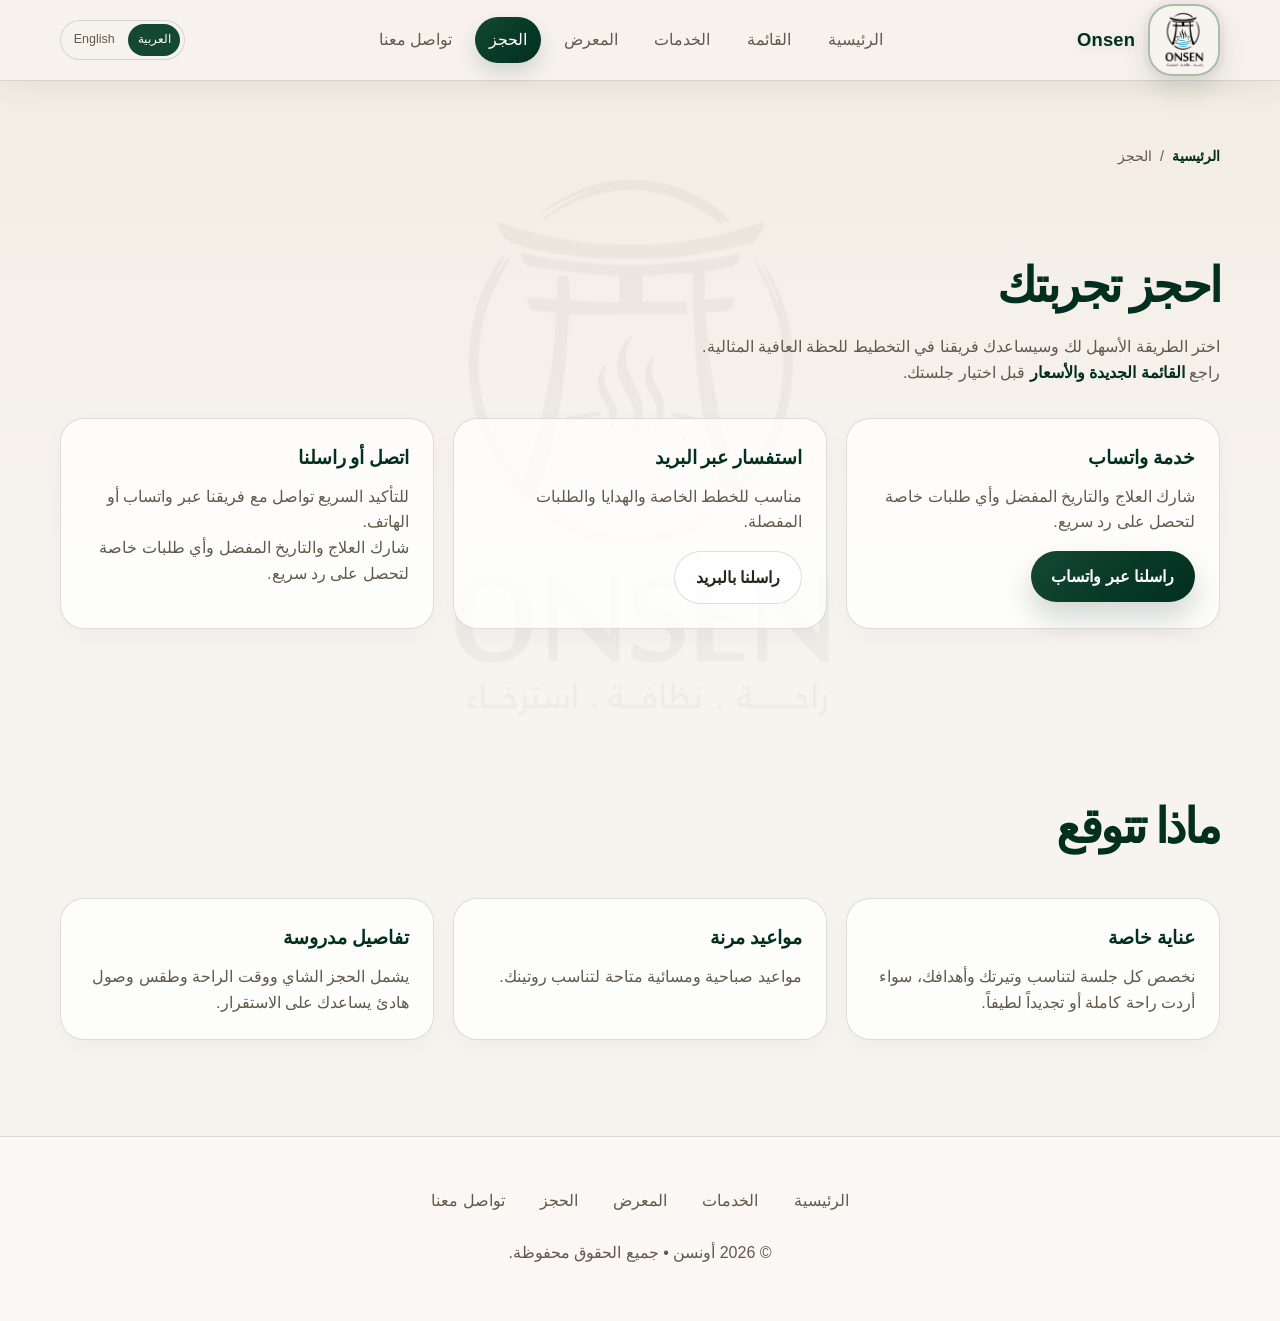
==== commit e7d1bfcf: "Improve Onsen ambience and refresh site experience Co-authored-by: Copilot App <223556219+Copilot@us" ====
--- a/booking.html
+++ b/booking.html
@@ -3,11 +3,10 @@
 <head>
   <meta charset="utf-8">
   <meta name="viewport" content="width=device-width,initial-scale=1">
-  <meta http-equiv="Content-Security-Policy" content="default-src 'self'; base-uri 'self'; object-src 'none'; frame-ancestors 'none'; form-action 'self' https://wa.me mailto:; img-src 'self' data: https:; media-src 'self'; script-src 'self'; style-src 'self' https://fonts.googleapis.com; font-src 'self' https://fonts.gstatic.com; connect-src 'self'; upgrade-insecure-requests;">
+  <meta http-equiv="Content-Security-Policy" content="default-src 'self'; base-uri 'self'; object-src 'none'; form-action 'self' https://wa.me mailto:; img-src 'self'; media-src 'self'; script-src 'self'; style-src 'self' https://fonts.googleapis.com; font-src 'self' https://fonts.gstatic.com; connect-src 'self'; upgrade-insecure-requests;">
   <meta name="referrer" content="strict-origin-when-cross-origin">
-  <meta http-equiv="Permissions-Policy" content="camera=(), microphone=(), geolocation=()">
   <title>حجز جلسة أونسن في الرياض | واتساب وبريد</title>
-  <meta name="description" content="احجز جلسة أونسن في الرياض بسهولة عبر واتساب أو البريد الإلكتروني، واستفسر عن خدمات المساج والحمام.">
+  <meta name="description" content="احجز جلسات المساج والحمامات والعناية في أونسن الرياض عبر واتساب أو البريد الإلكتروني.">
   <meta name="author" content="Onsen Spa & Wellness">
   <meta name="robots" content="index, follow">
   <meta name="theme-color" content="#f7f3ef">
@@ -25,7 +24,7 @@
   <meta name="twitter:image" content="https://onsen0ksa-cloud.github.io/Onsen/assets/hero-onsen.jpeg">
   <meta name="twitter:image:alt" content="أجواء أونسن اليابانية الهادئة">
   <link rel="canonical" href="https://onsen0ksa-cloud.github.io/Onsen/booking.html">
-  <link rel="stylesheet" href="styles.css">
+  <link rel="stylesheet" href="styles.css?v=3">
   <script type="application/ld+json">
   {
     "@context": "https://schema.org",
@@ -67,6 +66,7 @@
       <div class="section-header">
         <h1>احجز تجربتك</h1>
         <p>اختر الطريقة الأسهل لك وسيساعدك فريقنا في التخطيط للحظة العافية المثالية.</p>
+        <p class="booking-menu-link"><span data-ar="راجع " data-en="Review "></span><a href="menu.html" data-ar="القائمة الجديدة والأسعار" data-en="the new menu and prices"></a><span data-ar=" قبل اختيار جلستك." data-en=" before choosing your session."></span></p>
       </div>
 
       <div class="booking-grid">
@@ -122,6 +122,6 @@
     <p>&copy; <span id="year"></span> أونسن • جميع الحقوق محفوظة.</p>
   </footer>
 
-  <script src="script.js"></script>
+  <script src="script.js?v=5"></script>
 </body>
 </html>
--- a/styles.css
+++ b/styles.css
@@ -1,20 +1,19 @@
 @import url("https://fonts.googleapis.com/css2?family=Amiri:wght@400;700&family=Noto+Naskh+Arabic:wght@400;600;700&display=swap");
 
 :root {
-  --primary: #691525;
-  --primary-deep: #3b0b16;
-  --accent: #416b59;
+  --primary: oklch(0.36 0.065 164);
+  --primary-deep: oklch(0.27 0.055 165);
+  --accent: #7aa07a;
   --logo-blue: #5d8295;
-  --forest: #203f37;
+  --forest: oklch(0.31 0.055 165);
   --sky: #9ac8d8;
-  --accent-soft: #dfe8e1;
-  --gold: #c9a982;
-  --sand: #d8c4b1;
-  --paper: #eadccf;
-  --ink: #2c2020;
-  --muted: #675758;
-  --line: rgba(59, 11, 22, 0.18);
-  --shadow: 0 18px 50px rgba(53, 13, 22, 0.14);
+  --sakura: #f3c6cb;
+  --gold: oklch(0.72 0.08 77);
+  --paper: #f7f3ef;
+  --ink: oklch(0.26 0.018 75);
+  --muted: oklch(0.47 0.025 75);
+  --line: rgba(32, 63, 55, 0.16);
+  --shadow: 0 18px 50px rgba(32, 63, 55, 0.12);
 }
 
 * { box-sizing: border-box; }
@@ -26,7 +25,7 @@
   font-family: "Noto Naskh Arabic", Tahoma, sans-serif;
   line-height: 1.6;
   color: var(--ink);
-  background: linear-gradient(180deg, #d8c4b1 0%, #eadccf 100%);
+  background: linear-gradient(180deg, #f2ebe2 0%, var(--paper) 34rem);
 }
 body::before {
   position: fixed;
@@ -34,8 +33,7 @@
   z-index: 0;
   content: "";
   background: url("logo-modern.png") center / min(620px, 62vw) auto no-repeat;
-  filter: sepia(0.45) saturate(0.55);
-  opacity: 0.07;
+  opacity: 0.035;
   pointer-events: none;
 }
 body > * {
@@ -70,8 +68,8 @@
   top: 0;
   z-index: 20;
   backdrop-filter: blur(16px);
-  background: rgba(234, 220, 207, 0.94);
-  box-shadow: 0 8px 24px rgba(59, 11, 22, 0.06);
+  background: rgba(247, 243, 239, 0.94);
+  box-shadow: 0 8px 24px rgba(32, 63, 55, 0.06);
   border-bottom: 1px solid var(--line);
 }
 
@@ -90,7 +88,7 @@
   padding: 0.2rem;
   border: 1px solid var(--line);
   border-radius: 999px;
-  background: rgba(234, 220, 207, 0.9);
+  background: rgba(247, 243, 239, 0.9);
 }
 
 .language-switcher button {
@@ -123,23 +121,22 @@
   width: 72px;
   height: 72px;
   padding: 0.2rem;
-  border: 2px solid rgba(93, 130, 149, 0.62);
+  border: 2px solid rgba(122, 160, 122, 0.64);
   border-radius: 24px;
   object-fit: contain;
-  box-shadow: 0 12px 28px rgba(59, 11, 22, 0.22), 0 0 0 5px rgba(93, 130, 149, 0.1);
-  background: rgba(234, 220, 207, 0.78);
-  filter: sepia(0.12) saturate(0.92);
+  box-shadow: 0 12px 28px rgba(32, 63, 55, 0.16), 0 0 0 5px rgba(243, 198, 203, 0.18);
+  background: rgba(247, 243, 239, 0.92);
   transition: transform 0.2s ease, box-shadow 0.2s ease;
 }
 
 .brand span {
   color: var(--primary-deep);
-  text-shadow: 0 3px 12px rgba(59, 11, 22, 0.12);
+  text-shadow: 0 3px 12px rgba(32, 63, 55, 0.1);
 }
 
 .brand:hover img {
   transform: translateY(-2px) rotate(-2deg);
-  box-shadow: 0 16px 32px rgba(59, 11, 22, 0.28), 0 0 0 6px rgba(93, 130, 149, 0.14);
+  box-shadow: 0 16px 32px rgba(32, 63, 55, 0.2), 0 0 0 6px rgba(243, 198, 203, 0.24);
 }
 
 .site-nav {
@@ -159,23 +156,23 @@
 
 .site-nav a:hover,
 .footer-nav a:hover {
-  background: rgba(125, 87, 58, 0.08);
+  background: rgba(122, 160, 122, 0.12);
   color: var(--ink);
 }
 
 .site-nav a.active {
   background: linear-gradient(135deg, var(--primary), var(--primary-deep));
   color: #fff;
-  box-shadow: 0 10px 20px rgba(125, 87, 58, 0.2);
+  box-shadow: 0 10px 20px rgba(32, 63, 55, 0.16);
 }
 
 .hero {
   position: relative;
   overflow: hidden;
   background:
-    radial-gradient(circle at top left, rgba(154, 200, 216, 0.28), transparent 34%),
-    radial-gradient(circle at bottom right, rgba(227, 195, 158, 0.32), transparent 30%),
-    linear-gradient(135deg, rgba(32, 63, 55, 0.06), rgba(227, 195, 158, 0.18));
+    radial-gradient(circle at 10% 12%, rgba(243, 198, 203, 0.12), transparent 30%),
+    radial-gradient(circle at 88% 86%, rgba(122, 160, 122, 0.3), transparent 36%),
+    linear-gradient(135deg, #203f37, #18372f 72%, #25463b);
 }
 
 .hero-inner {
@@ -213,18 +210,33 @@
   line-height: 1.2;
   letter-spacing: -0.025em;
   max-width: 12ch;
-  background: linear-gradient(110deg, var(--primary-deep) 0%, var(--primary) 45%, var(--forest) 74%, var(--sky) 100%);
-  -webkit-background-clip: text;
-  background-clip: text;
-  color: transparent;
-  text-shadow: 2px 3px 0 rgba(201, 169, 130, 0.32), 0 10px 28px rgba(59, 11, 22, 0.12);
+  color: var(--primary-deep);
+  text-shadow: 0 8px 28px rgba(32, 63, 55, 0.1);
+}
+
+.hero .eyebrow {
+  border-color: rgba(247, 243, 239, 0.2);
+  background: rgba(247, 243, 239, 0.08);
+  color: var(--sakura);
+}
+
+.hero-copy h1 { color: var(--paper); text-shadow: 0 8px 28px rgba(0, 0, 0, 0.18); }
+.hero .tagline { color: rgba(247, 243, 239, 0.84); }
+.hero .btn:not(.primary) {
+  border-color: rgba(247, 243, 239, 0.32);
+  background: rgba(247, 243, 239, 0.08);
+  color: var(--paper);
+}
+.hero .btn.primary {
+  background: linear-gradient(135deg, #7aa07a, #5f825f);
+  color: #fff;
 }
 
 .hero-signature {
   flex-basis: 100%;
   margin: 0 0 0.2rem;
   font-family: "Amiri", "Noto Naskh Arabic", Georgia, serif;
-  color: var(--forest);
+  color: var(--sakura);
   font-size: 1.25rem;
   font-weight: 700;
   letter-spacing: 0.01em;
@@ -252,7 +264,7 @@
   min-height: 48px;
   padding: 0.8rem 1.3rem;
   border-radius: 999px;
-  border: 1px solid rgba(44, 36, 31, 0.12);
+  border: 1px solid rgba(32, 63, 55, 0.16);
   background: rgba(255, 255, 255, 0.55);
   color: var(--ink);
   font-weight: 600;
@@ -261,14 +273,14 @@
 
 .btn:hover {
   transform: translateY(-1px);
-  box-shadow: 0 12px 26px rgba(44, 36, 31, 0.08);
+  box-shadow: 0 12px 26px rgba(32, 63, 55, 0.1);
 }
 
 .btn.primary {
   background: linear-gradient(135deg, var(--primary), var(--primary-deep));
   border: none;
   color: #fff;
-  box-shadow: 0 16px 30px rgba(92, 61, 42, 0.22);
+  box-shadow: 0 16px 30px rgba(32, 63, 55, 0.2);
 }
 
 .mt-1 { margin-top: 1rem; }
@@ -292,9 +304,9 @@
   aspect-ratio: 4 / 3;
   height: auto;
   object-fit: cover;
-  border: 8px solid rgba(255, 250, 245, 0.78);
+  border: 8px solid rgba(247, 243, 239, 0.88);
   border-radius: 32px;
-  box-shadow: 0 18px 42px rgba(59, 11, 22, 0.16);
+  box-shadow: 0 18px 42px rgba(32, 63, 55, 0.18);
 }
 
 .minor-card {
@@ -302,17 +314,33 @@
   inset-inline-start: 1.25rem;
   bottom: 1.25rem;
   max-width: 210px;
-  background: rgba(255, 250, 245, 0.92);
+  background: rgba(247, 243, 239, 0.96);
   border: 1px solid var(--line);
   border-radius: 18px;
   padding: 0.9rem 1rem;
-  box-shadow: 0 14px 28px rgba(25, 17, 12, 0.12);
+  box-shadow: 0 14px 28px rgba(32, 63, 55, 0.16);
 }
 
 .minor-card strong {
   display: block;
   font-size: 1.2rem;
   color: var(--primary-deep);
+}
+
+.minor-card .minor-title,
+.minor-card .minor-copy {
+  display: block;
+}
+
+.minor-card .minor-title {
+  color: var(--primary-deep);
+  font-weight: 700;
+}
+
+.minor-card .minor-copy {
+  margin-top: 0.25rem;
+  color: var(--muted);
+  line-height: 1.5;
 }
 
 .section {
@@ -330,20 +358,12 @@
   font-size: clamp(2rem, 4vw, 3rem);
   letter-spacing: -0.05em;
   font-family: "Amiri", "Noto Naskh Arabic", Georgia, serif;
-  background: linear-gradient(110deg, var(--primary-deep) 0%, var(--primary) 45%, var(--forest) 74%, var(--sky) 100%);
-  -webkit-background-clip: text;
-  background-clip: text;
-  color: transparent;
-  text-shadow: 1px 2px 0 rgba(201, 169, 130, 0.22);
+  color: var(--primary-deep);
 }
 
 .section h3 {
   font-family: "Amiri", "Noto Naskh Arabic", Georgia, serif;
-  background: linear-gradient(110deg, var(--primary-deep) 0%, var(--primary) 45%, var(--forest) 74%, var(--sky) 100%);
-  -webkit-background-clip: text;
-  background-clip: text;
-  color: transparent;
-  text-shadow: 1px 2px 0 rgba(201, 169, 130, 0.18);
+  color: var(--primary-deep);
 }
 
 .section-header p {
@@ -361,7 +381,7 @@
 .service-card,
 .booking-card,
 .info-card {
-  background: rgba(255, 255, 255, 0.7);
+  background: rgba(255, 255, 255, 0.78);
   border: 1px solid var(--line);
   border-radius: 24px;
   box-shadow: 0 10px 26px rgba(0, 0, 0, 0.03);
@@ -399,7 +419,7 @@
   margin-bottom: 1rem;
   border-radius: 16px;
   font-size: 1.5rem;
-  background: linear-gradient(135deg, rgba(47, 167, 199, 0.15), rgba(227, 195, 158, 0.25));
+  background: linear-gradient(135deg, rgba(122, 160, 122, 0.2), rgba(243, 198, 203, 0.28));
 }
 
 .feature-card h3,
@@ -434,7 +454,7 @@
   min-height: 360px;
   margin: 0;
   overflow: hidden;
-  border: 8px solid rgba(255, 250, 245, 0.72);
+  border: 8px solid rgba(247, 243, 239, 0.82);
   border-radius: 32px;
   box-shadow: var(--shadow);
 }
@@ -472,8 +492,8 @@
   gap: 0.35rem;
   padding: clamp(1.5rem, 4vw, 3rem);
   background:
-    radial-gradient(circle at top left, rgba(154, 200, 216, 0.22), transparent 50%),
-    linear-gradient(135deg, rgba(255, 255, 255, 0.62), rgba(227, 195, 158, 0.22));
+    radial-gradient(circle at top left, rgba(243, 198, 203, 0.18), transparent 50%),
+    linear-gradient(135deg, rgba(247, 243, 239, 0.94), rgba(235, 239, 230, 0.9));
   border: 1px solid rgba(65, 107, 89, 0.22);
   border-radius: 32px;
   box-shadow: 0 18px 40px rgba(32, 63, 55, 0.08);
@@ -493,9 +513,23 @@
 }
 
 .gallery-subtitle {
+  display: flex;
+  align-items: center;
+  gap: 0.9rem;
   margin: 2rem 0 1rem;
+  color: var(--primary-deep);
   font-size: 1.2rem;
 }
+
+.gallery-subtitle::after {
+  flex: 1;
+  height: 1px;
+  background: linear-gradient(90deg, rgba(122, 160, 122, 0.45), transparent);
+  content: "";
+}
+
+.gallery-grid { align-items: start; }
+.gallery-store { grid-template-columns: repeat(4, minmax(0, 1fr)); }
 
 .gallery-item {
   grid-column: auto;
@@ -505,13 +539,13 @@
   border-radius: 22px;
   border: 1px solid rgba(65, 107, 89, 0.22);
   background: rgba(247, 243, 239, 0.6);
-  box-shadow: 0 16px 36px rgba(59, 11, 22, 0.12);
+  box-shadow: 0 16px 36px rgba(32, 63, 55, 0.12);
   transition: transform 0.35s ease, box-shadow 0.35s ease;
 }
 
 .gallery-item:hover {
   transform: translateY(-5px);
-  box-shadow: 0 22px 42px rgba(59, 11, 22, 0.18);
+  box-shadow: 0 22px 42px rgba(32, 63, 55, 0.18);
 }
 
 .gallery-item img {
@@ -519,14 +553,18 @@
   height: 100%;
   min-height: 0;
   object-fit: cover;
-  filter: saturate(0.78) contrast(0.9) brightness(0.96);
+  filter: saturate(0.88) contrast(0.96) brightness(0.98);
   cursor: pointer;
   transition: transform 0.45s ease, filter 0.45s ease;
 }
 
+.gallery-products .gallery-item {
+  background: linear-gradient(145deg, rgba(243, 198, 203, 0.18), rgba(122, 160, 122, 0.12));
+}
+
 .gallery-item:hover img {
   transform: scale(1.04);
-  filter: saturate(0.9) contrast(0.96) brightness(1);
+  filter: saturate(1) contrast(1) brightness(1);
 }
 
 .gallery-lightbox[hidden] { display: none; }
@@ -612,7 +650,7 @@
 
 .review-stars {
   display: block;
-  color: #c8943d;
+  color: var(--gold);
   font-size: 1.6rem;
   letter-spacing: 0.12em;
 }
@@ -632,7 +670,7 @@
   border: 1px solid rgba(65, 107, 89, 0.25);
   border-radius: 999px;
   color: var(--primary-deep);
-  background: rgba(255, 255, 255, 0.65);
+  background: rgba(255, 255, 255, 0.82);
   font-weight: 700;
   text-decoration: none;
   transition: transform 0.2s ease, box-shadow 0.2s ease;
@@ -649,7 +687,7 @@
   padding: 1rem;
   border: 1px solid rgba(65, 107, 89, 0.2);
   border-radius: 20px;
-  background: rgba(255, 255, 255, 0.52);
+  background: rgba(255, 255, 255, 0.78);
   box-shadow: 0 12px 28px rgba(32, 63, 55, 0.08);
   transition: transform 0.25s ease, box-shadow 0.25s ease;
 }
@@ -667,7 +705,36 @@
 
 .testimonial cite { color: var(--muted); font-size: 0.9rem; font-style: normal; }
 
-#ambient-audio { display: none; }
+.reviews-source-card {
+  padding: 1.25rem;
+  border: 1px solid var(--line);
+  border-radius: 22px;
+  background: rgba(255, 255, 255, 0.82);
+}
+
+.reviews-note,
+.google-attribution {
+  margin: 0;
+  color: var(--muted);
+}
+
+.google-attribution {
+  margin-top: 1rem;
+  font-size: 0.85rem;
+}
+
+.testimonial-grid:empty {
+  display: none;
+}
+
+.testimonial a {
+  width: fit-content;
+  color: var(--primary-deep);
+  font-size: 0.9rem;
+}
+
+#ambient-audio,
+#bells-audio { display: none; }
 
 .ambient-player {
   position: fixed;
@@ -680,18 +747,21 @@
   padding: 0.5rem 0.6rem 0.5rem 1rem;
   border: 1px solid rgba(32, 63, 55, 0.22);
   border-radius: 999px;
-  background: rgba(234, 220, 207, 0.96);
+  background: rgba(247, 243, 239, 0.96);
   color: var(--forest);
   box-shadow: 0 10px 28px rgba(32, 63, 55, 0.17);
   font-size: 0.85rem;
 }
 
 .ambient-player .btn {
+  width: auto;
   min-height: 38px;
   padding: 0.4rem 0.9rem;
   border: 0;
   background: var(--forest);
   color: #fff;
+  white-space: normal;
+  max-width: 13rem;
   cursor: pointer;
 }
 
@@ -699,6 +769,59 @@
   display: grid;
   grid-template-columns: repeat(3, minmax(0, 1fr));
   gap: 1rem;
+}
+
+.menu-category-title {
+  margin: 2.4rem 0 1rem;
+  color: var(--primary-deep);
+  font-family: "Amiri", "Noto Naskh Arabic", Georgia, serif;
+  font-size: 1.55rem;
+}
+
+.menu-grid { margin-bottom: 1.2rem; }
+
+.menu-grid .service-card {
+  display: flex;
+  flex-direction: column;
+  gap: 0.45rem;
+}
+
+.menu-grid .service-card h3 {
+  margin: 0;
+  color: var(--primary-deep);
+  font-size: 1.12rem;
+}
+
+.menu-prices {
+  display: grid;
+  gap: 0.4rem;
+  margin-top: auto;
+  padding-top: 0.5rem;
+}
+
+.menu-prices > span {
+  display: flex;
+  justify-content: space-between;
+  gap: 0.75rem;
+  border-bottom: 1px solid var(--line);
+  padding-bottom: 0.35rem;
+}
+
+.menu-prices strong,
+.menu-grid .price {
+  color: var(--primary-deep);
+  font-weight: 700;
+}
+
+.menu-note,
+.booking-menu-link {
+  margin-top: 1rem;
+  color: var(--muted);
+}
+
+.booking-menu-link a {
+  color: var(--primary-deep);
+  font-weight: 700;
 }
 
 .info-card {
@@ -721,7 +844,7 @@
   padding: 2rem;
   border: 1px solid var(--line);
   border-radius: 28px;
-  background: linear-gradient(135deg, rgba(125, 87, 58, 0.1), rgba(227, 195, 158, 0.22));
+  background: linear-gradient(135deg, rgba(122, 160, 122, 0.12), rgba(243, 198, 203, 0.16));
 }
 
 .case-study h3 {
@@ -856,7 +979,8 @@
     width: 100%;
   }
 
-  .gallery-grid { grid-template-columns: repeat(3, minmax(0, 1fr)); }
+  .gallery-grid { grid-template-columns: repeat(2, minmax(0, 1fr)); }
+  .gallery-store { grid-template-columns: repeat(2, minmax(0, 1fr)); }
   .full-bleed-grid { grid-template-columns: 1fr; }
   .full-bleed-image,
   .full-bleed-image img { min-height: 320px; }
@@ -887,6 +1011,7 @@
   .hero-photo { border-width: 5px; border-radius: 24px; }
   .minor-card { inset-inline-start: 0.75rem; bottom: 0.75rem; max-width: 180px; }
   .gallery-grid { grid-template-columns: repeat(2, minmax(0, 1fr)); gap: 0.7rem; }
+  .gallery-store { grid-template-columns: repeat(2, minmax(0, 1fr)); }
   .gallery-item { border-radius: 16px; }
   .full-bleed-image,
   .full-bleed-image img { min-height: 250px; }
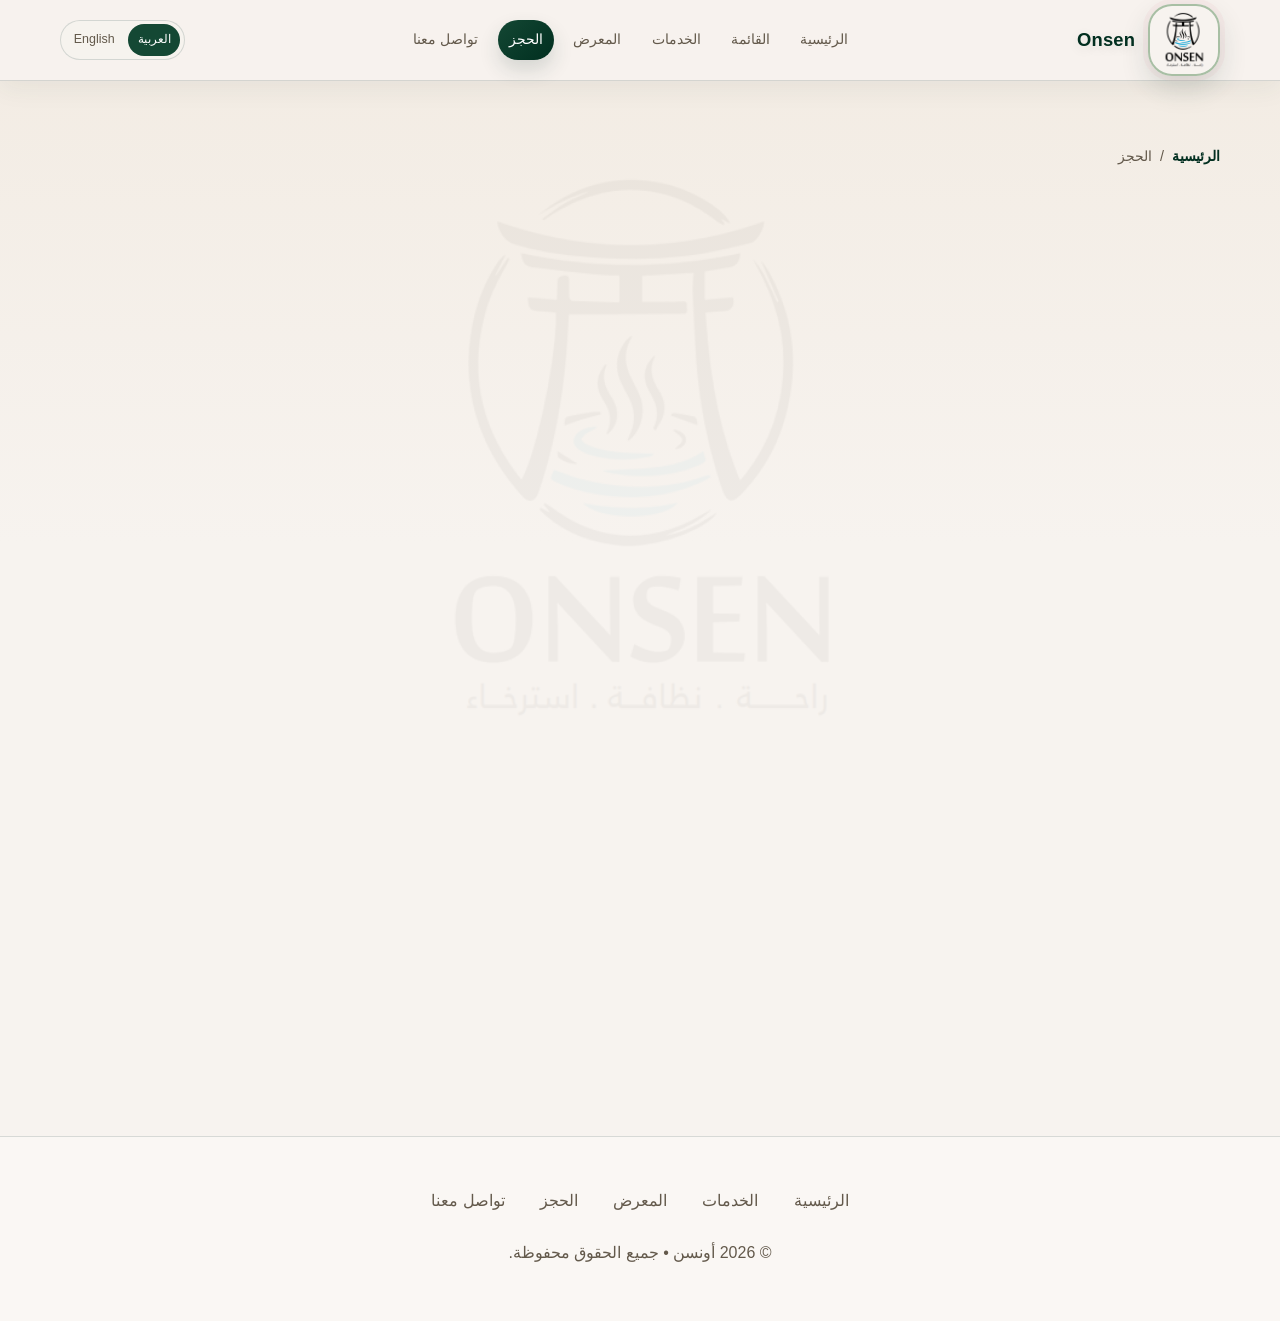
==== commit e2cef1fc: "Refresh script cache for review status Co-authored-by: Copilot App <223556219+Copilot@users.noreply." ====
--- a/booking.html
+++ b/booking.html
@@ -122,6 +122,6 @@
     <p>&copy; <span id="year"></span> أونسن • جميع الحقوق محفوظة.</p>
   </footer>
 
-  <script src="script.js?v=5"></script>
+  <script src="script.js?v=6"></script>
 </body>
 </html>
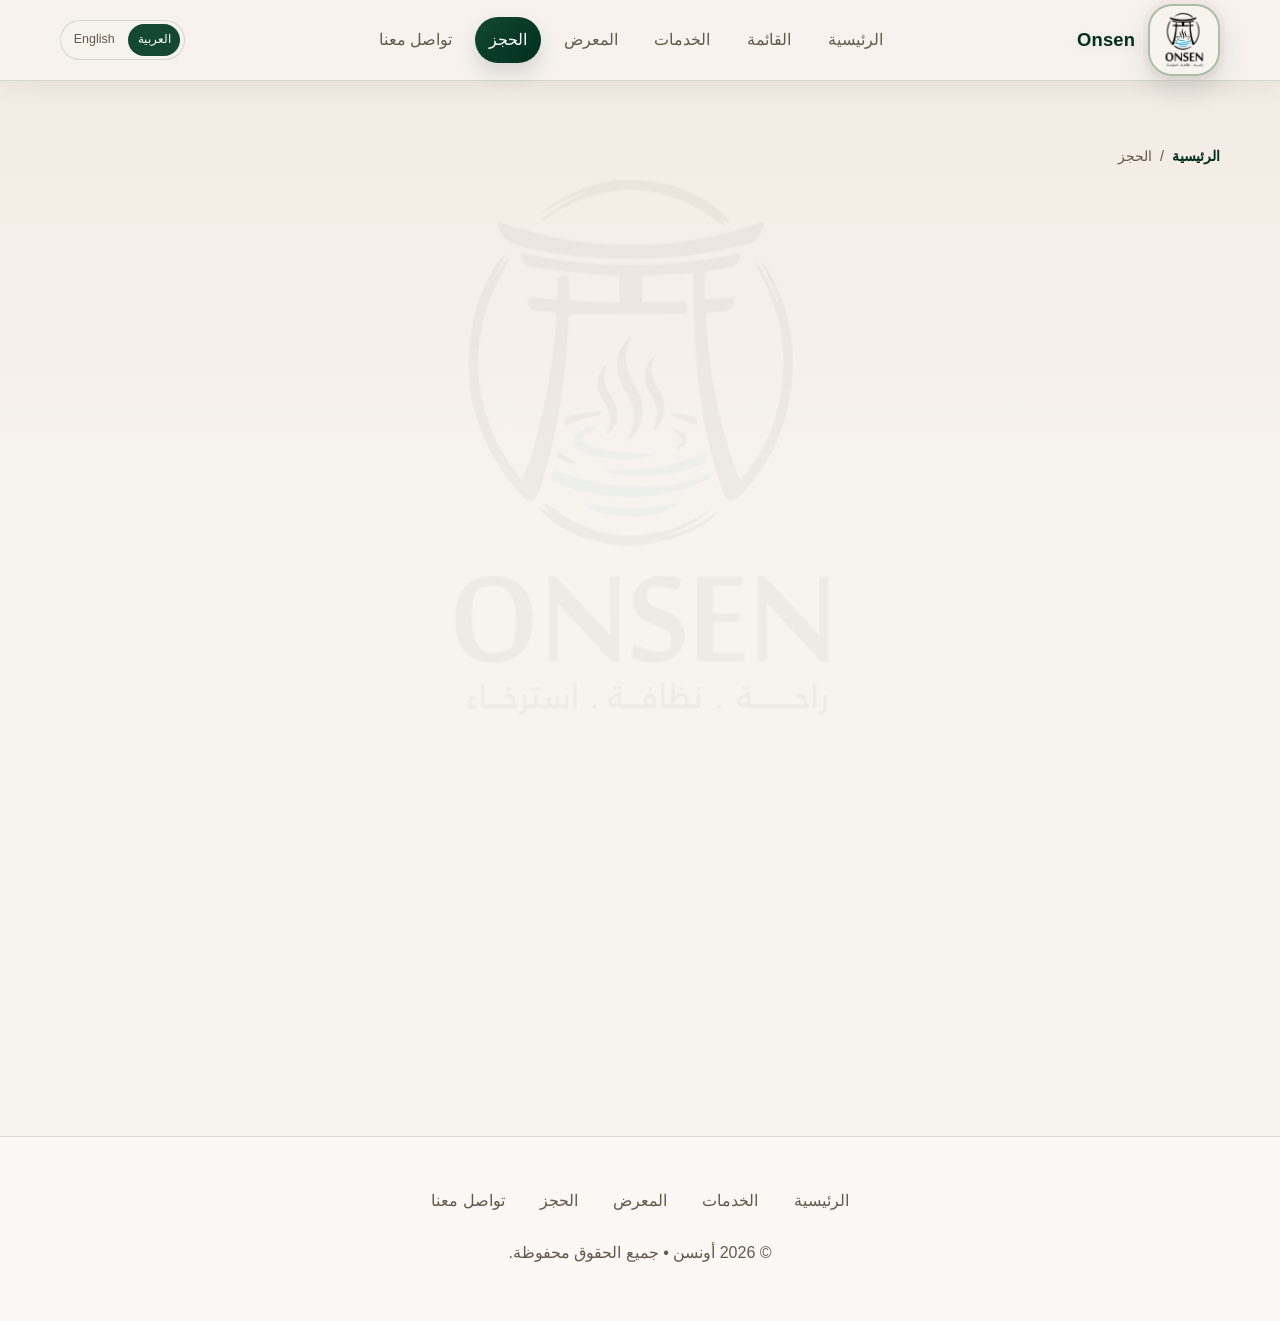
==== commit 4985d03d: "Improve Google review fallback experience Co-authored-by: Copilot App <223556219+Copilot@users.norep" ====
--- a/booking.html
+++ b/booking.html
@@ -122,6 +122,6 @@
     <p>&copy; <span id="year"></span> أونسن • جميع الحقوق محفوظة.</p>
   </footer>
 
-  <script src="script.js?v=6"></script>
+  <script src="script.js?v=7"></script>
 </body>
 </html>
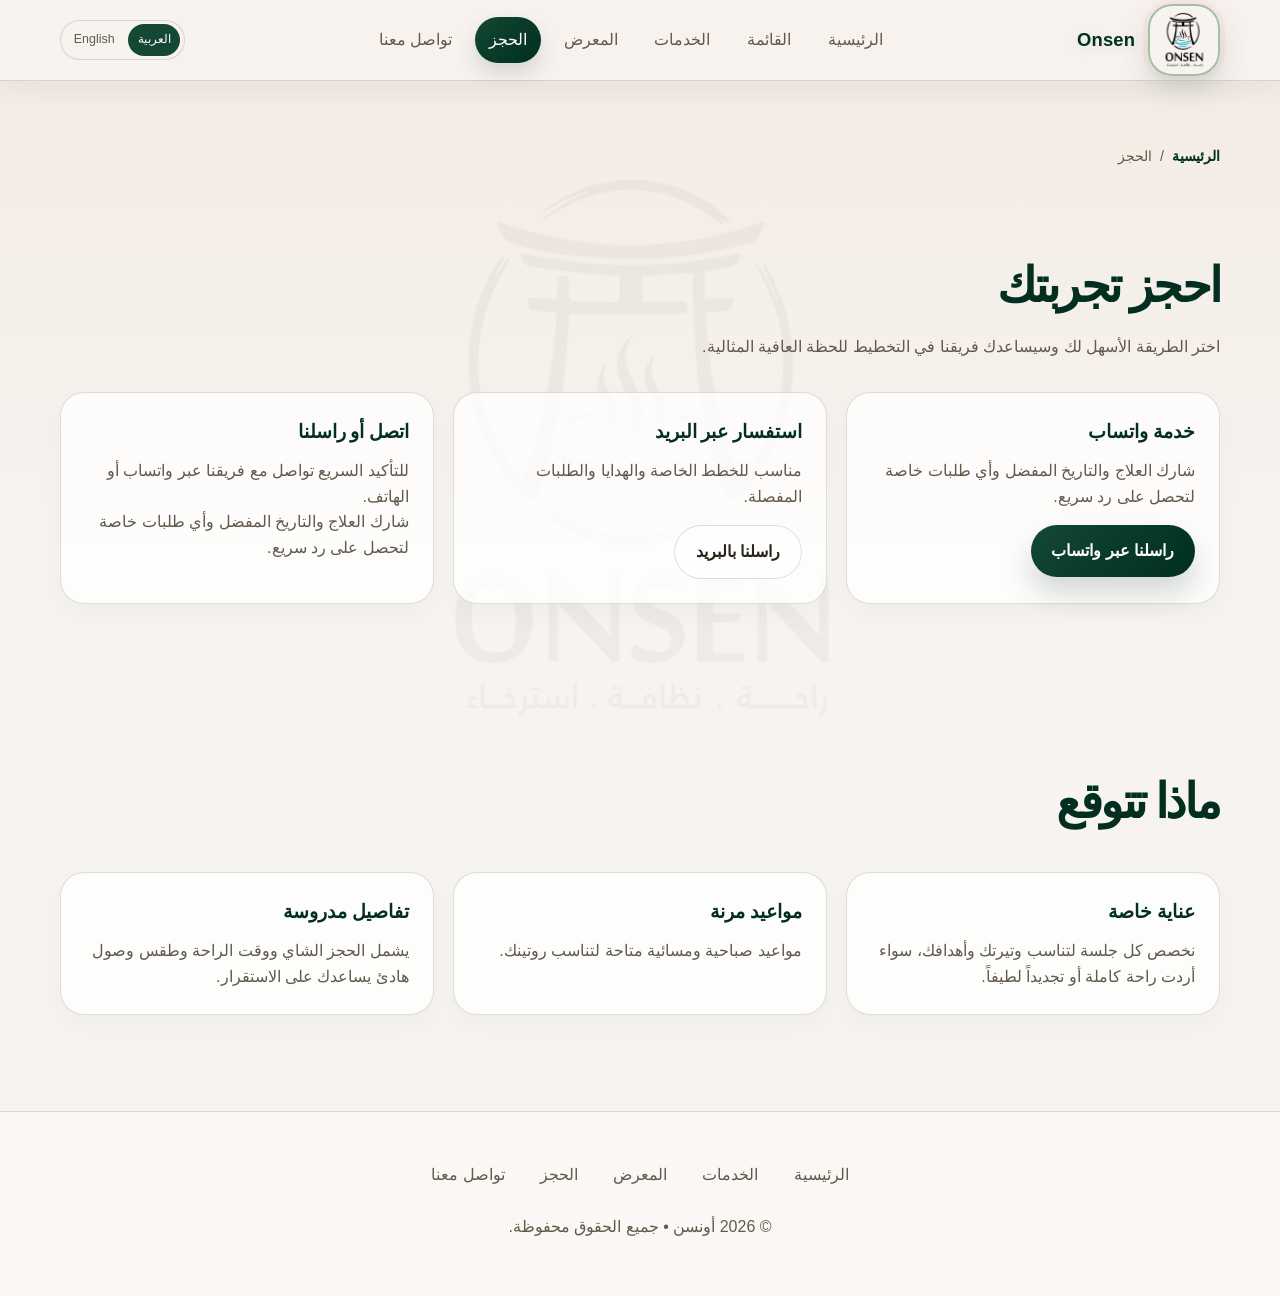
==== commit f2f90dad: "Add Google Analytics to all site pages Add measurement ID G-PVFXP0D8LL to each HTML page and update " ====
--- a/booking.html
+++ b/booking.html
@@ -3,10 +3,11 @@
 <head>
   <meta charset="utf-8">
   <meta name="viewport" content="width=device-width,initial-scale=1">
-  <meta http-equiv="Content-Security-Policy" content="default-src 'self'; base-uri 'self'; object-src 'none'; form-action 'self' https://wa.me mailto:; img-src 'self'; media-src 'self'; script-src 'self'; style-src 'self' https://fonts.googleapis.com; font-src 'self' https://fonts.gstatic.com; connect-src 'self'; upgrade-insecure-requests;">
+  <meta http-equiv="Content-Security-Policy" content="default-src 'self'; base-uri 'self'; object-src 'none'; frame-ancestors 'none'; form-action 'self' https://wa.me mailto:; img-src 'self' data: https:; media-src 'self'; script-src 'self' https://www.googletagmanager.com 'sha256-cc53kxIt2YW253wCDYTheCOs4suV5LuJP84p0/kWm/s='; style-src 'self' https://fonts.googleapis.com; font-src 'self' https://fonts.gstatic.com; connect-src 'self' https://www.google-analytics.com https://analytics.google.com https://region1.google-analytics.com; upgrade-insecure-requests;">
   <meta name="referrer" content="strict-origin-when-cross-origin">
+  <meta http-equiv="Permissions-Policy" content="camera=(), microphone=(), geolocation=()">
   <title>حجز جلسة أونسن في الرياض | واتساب وبريد</title>
-  <meta name="description" content="احجز جلسات المساج والحمامات والعناية في أونسن الرياض عبر واتساب أو البريد الإلكتروني.">
+  <meta name="description" content="احجز جلسة أونسن في الرياض بسهولة عبر واتساب أو البريد الإلكتروني، واستفسر عن خدمات المساج والحمام.">
   <meta name="author" content="Onsen Spa & Wellness">
   <meta name="robots" content="index, follow">
   <meta name="theme-color" content="#f7f3ef">
@@ -24,7 +25,15 @@
   <meta name="twitter:image" content="https://onsen0ksa-cloud.github.io/Onsen/assets/hero-onsen.jpeg">
   <meta name="twitter:image:alt" content="أجواء أونسن اليابانية الهادئة">
   <link rel="canonical" href="https://onsen0ksa-cloud.github.io/Onsen/booking.html">
-  <link rel="stylesheet" href="styles.css?v=3">
+  <link rel="stylesheet" href="styles.css">
+  <!-- Google tag (gtag.js) -->
+  <script async src="https://www.googletagmanager.com/gtag/js?id=G-PVFXP0D8LL"></script>
+  <script>
+  window.dataLayer = window.dataLayer || [];
+  function gtag(){dataLayer.push(arguments);}
+  gtag('js', new Date());
+  gtag('config', 'G-PVFXP0D8LL');
+  </script>
   <script type="application/ld+json">
   {
     "@context": "https://schema.org",
@@ -66,7 +75,6 @@
       <div class="section-header">
         <h1>احجز تجربتك</h1>
         <p>اختر الطريقة الأسهل لك وسيساعدك فريقنا في التخطيط للحظة العافية المثالية.</p>
-        <p class="booking-menu-link"><span data-ar="راجع " data-en="Review "></span><a href="menu.html" data-ar="القائمة الجديدة والأسعار" data-en="the new menu and prices"></a><span data-ar=" قبل اختيار جلستك." data-en=" before choosing your session."></span></p>
       </div>
 
       <div class="booking-grid">
@@ -122,6 +130,6 @@
     <p>&copy; <span id="year"></span> أونسن • جميع الحقوق محفوظة.</p>
   </footer>
 
-  <script src="script.js?v=7"></script>
+  <script src="script.js"></script>
 </body>
 </html>
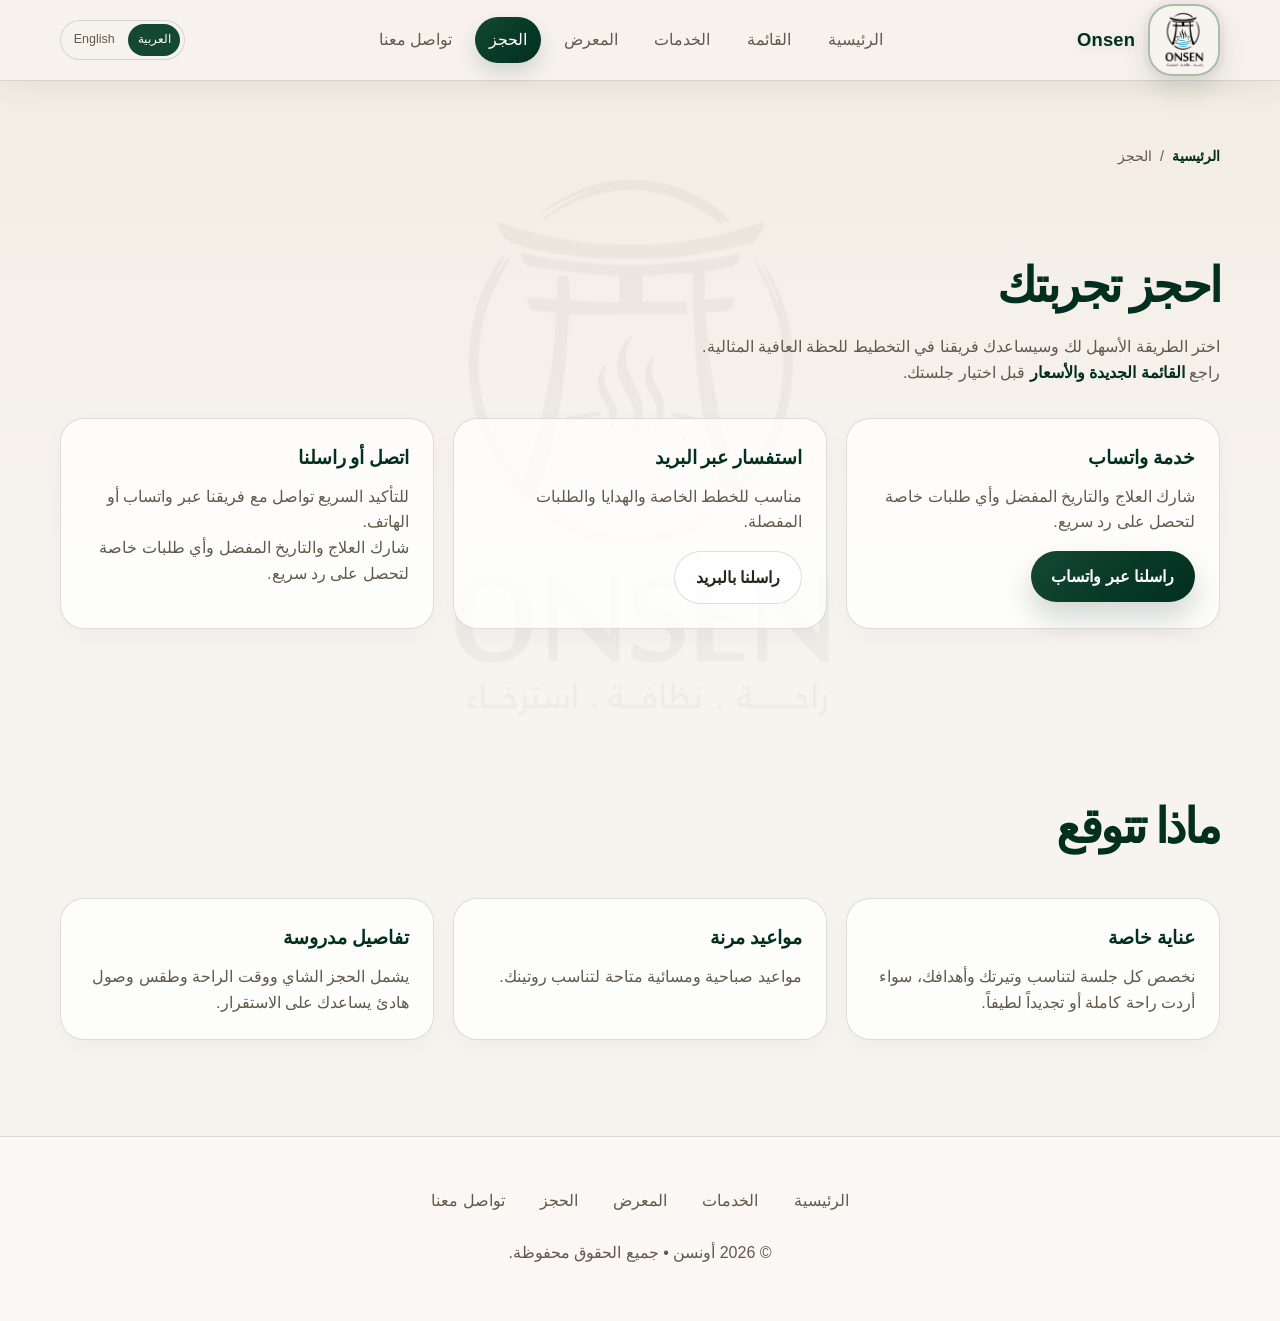
==== commit 08d2c5d4: "Merge latest site updates with Google Analytics Preserve the latest services, reviews, and deploymen" ====
--- a/booking.html
+++ b/booking.html
@@ -3,11 +3,10 @@
 <head>
   <meta charset="utf-8">
   <meta name="viewport" content="width=device-width,initial-scale=1">
-  <meta http-equiv="Content-Security-Policy" content="default-src 'self'; base-uri 'self'; object-src 'none'; frame-ancestors 'none'; form-action 'self' https://wa.me mailto:; img-src 'self' data: https:; media-src 'self'; script-src 'self' https://www.googletagmanager.com 'sha256-cc53kxIt2YW253wCDYTheCOs4suV5LuJP84p0/kWm/s='; style-src 'self' https://fonts.googleapis.com; font-src 'self' https://fonts.gstatic.com; connect-src 'self' https://www.google-analytics.com https://analytics.google.com https://region1.google-analytics.com; upgrade-insecure-requests;">
+  <meta http-equiv="Content-Security-Policy" content="default-src 'self'; base-uri 'self'; object-src 'none'; form-action 'self' https://wa.me mailto:; img-src 'self'; media-src 'self'; script-src 'self' https://www.googletagmanager.com 'sha256-cc53kxIt2YW253wCDYTheCOs4suV5LuJP84p0/kWm/s='; style-src 'self' https://fonts.googleapis.com; font-src 'self' https://fonts.gstatic.com; connect-src 'self' https://www.google-analytics.com https://analytics.google.com https://region1.google-analytics.com; upgrade-insecure-requests;">
   <meta name="referrer" content="strict-origin-when-cross-origin">
-  <meta http-equiv="Permissions-Policy" content="camera=(), microphone=(), geolocation=()">
   <title>حجز جلسة أونسن في الرياض | واتساب وبريد</title>
-  <meta name="description" content="احجز جلسة أونسن في الرياض بسهولة عبر واتساب أو البريد الإلكتروني، واستفسر عن خدمات المساج والحمام.">
+  <meta name="description" content="احجز جلسات المساج والحمامات والعناية في أونسن الرياض عبر واتساب أو البريد الإلكتروني.">
   <meta name="author" content="Onsen Spa & Wellness">
   <meta name="robots" content="index, follow">
   <meta name="theme-color" content="#f7f3ef">
@@ -25,7 +24,7 @@
   <meta name="twitter:image" content="https://onsen0ksa-cloud.github.io/Onsen/assets/hero-onsen.jpeg">
   <meta name="twitter:image:alt" content="أجواء أونسن اليابانية الهادئة">
   <link rel="canonical" href="https://onsen0ksa-cloud.github.io/Onsen/booking.html">
-  <link rel="stylesheet" href="styles.css">
+  <link rel="stylesheet" href="styles.css?v=3">
   <!-- Google tag (gtag.js) -->
   <script async src="https://www.googletagmanager.com/gtag/js?id=G-PVFXP0D8LL"></script>
   <script>
@@ -75,6 +74,7 @@
       <div class="section-header">
         <h1>احجز تجربتك</h1>
         <p>اختر الطريقة الأسهل لك وسيساعدك فريقنا في التخطيط للحظة العافية المثالية.</p>
+        <p class="booking-menu-link"><span data-ar="راجع " data-en="Review "></span><a href="menu.html" data-ar="القائمة الجديدة والأسعار" data-en="the new menu and prices"></a><span data-ar=" قبل اختيار جلستك." data-en=" before choosing your session."></span></p>
       </div>
 
       <div class="booking-grid">
@@ -130,6 +130,6 @@
     <p>&copy; <span id="year"></span> أونسن • جميع الحقوق محفوظة.</p>
   </footer>
 
-  <script src="script.js"></script>
+  <script src="script.js?v=7"></script>
 </body>
 </html>
